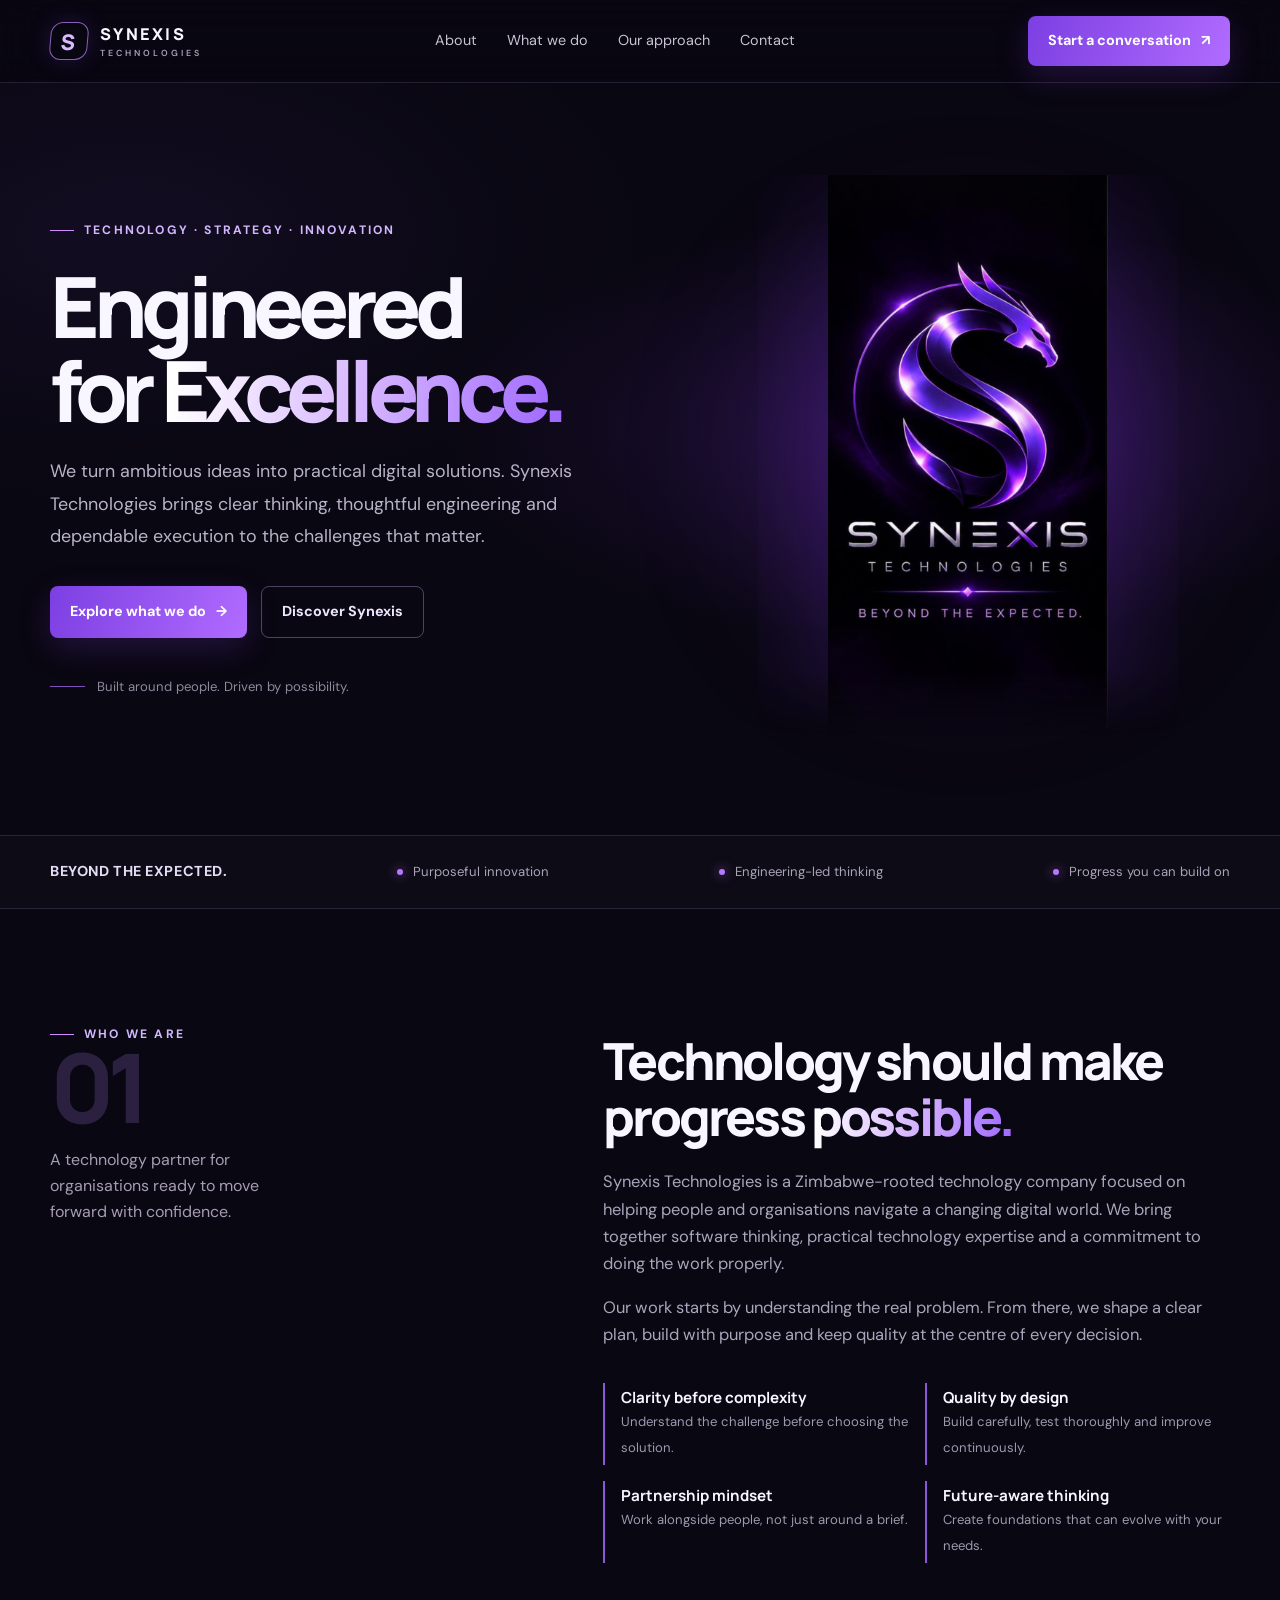
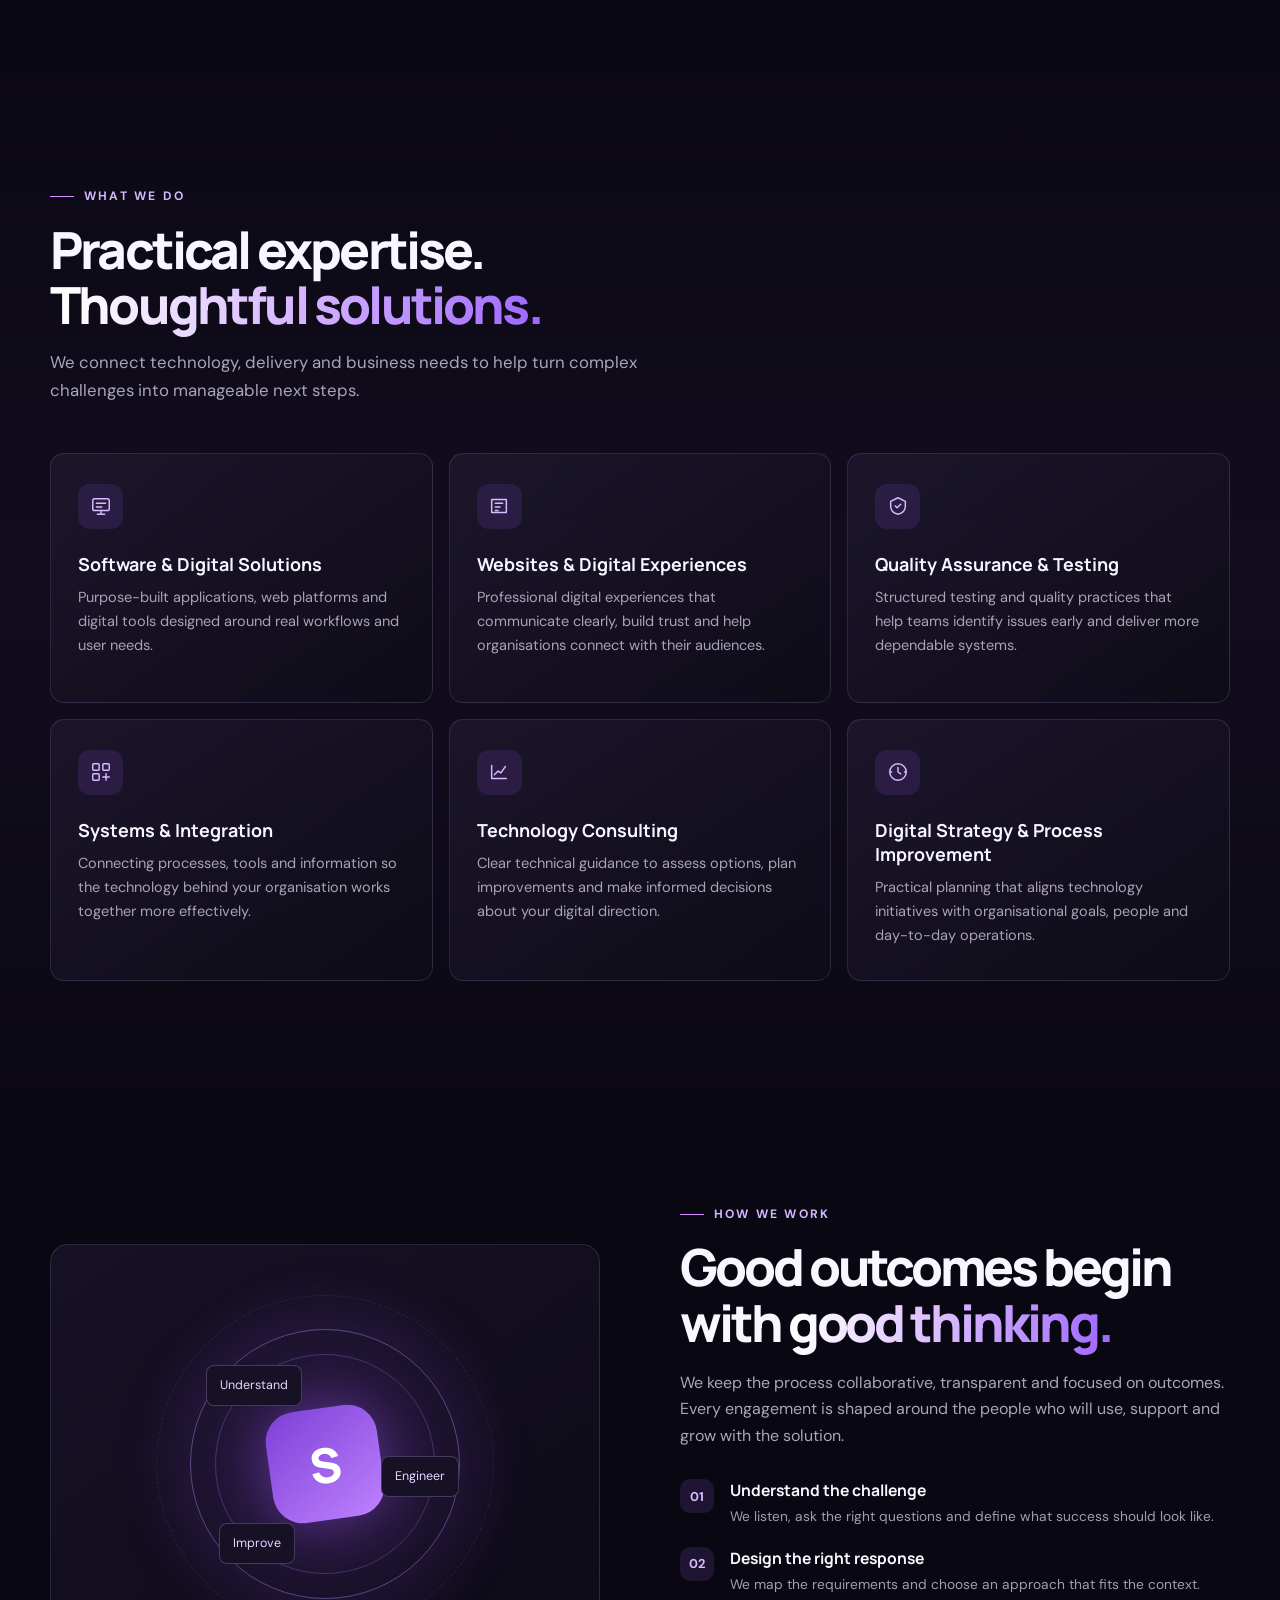
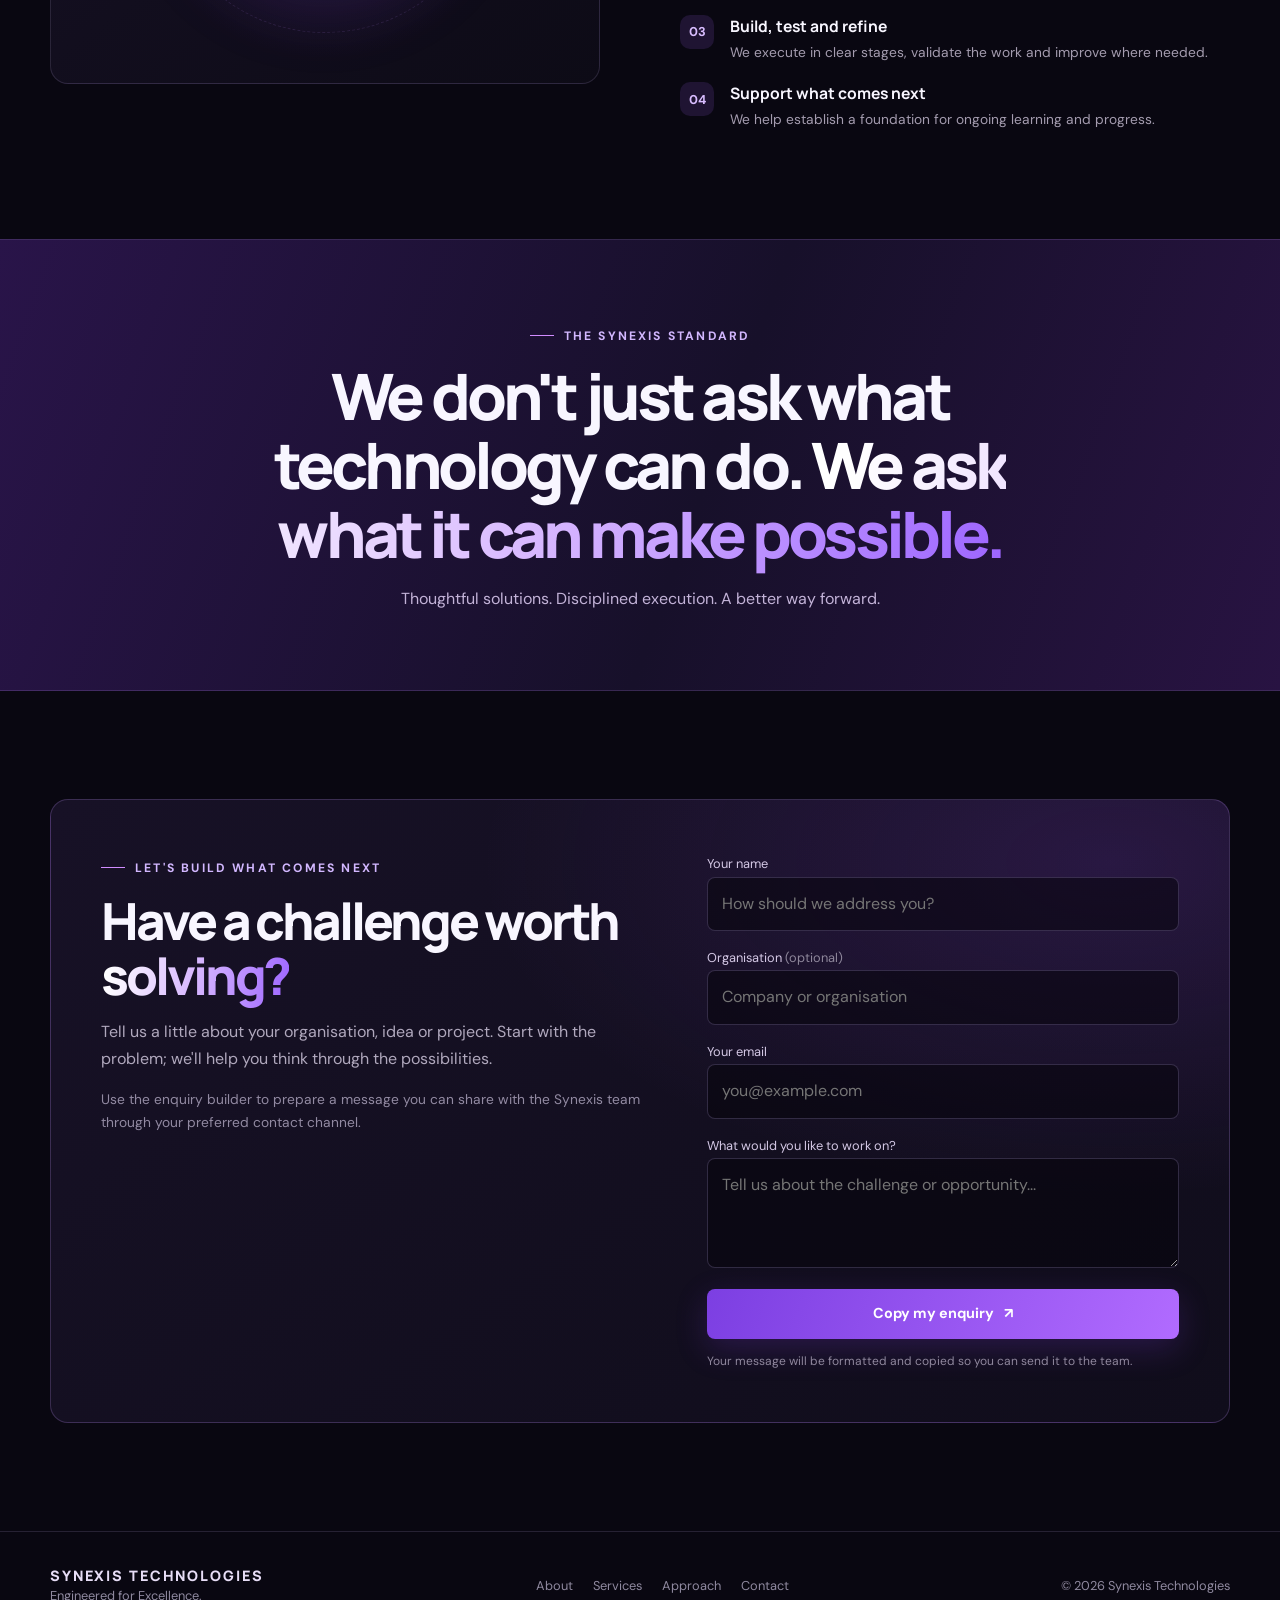
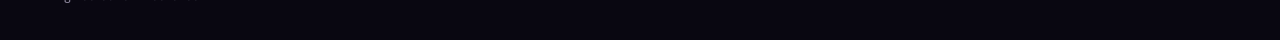
==== index.html @ f1ce599d "Build Synexis Technologies company website" ====
<!doctype html>
<html lang="en">
<head>
<meta charset="utf-8"><meta name="viewport" content="width=device-width,initial-scale=1"><meta name="theme-color" content="#090711">
<meta name="description" content="Synexis Technologies is a Zimbabwe-rooted technology company delivering digital solutions, software engineering, quality assurance and technology consulting. Engineered for Excellence.">
<meta property="og:title" content="Synexis Technologies | Engineered for Excellence"><meta property="og:description" content="Technology that moves ideas forward."><meta property="og:type" content="website"><meta property="og:url" content="https://synexistech.co.zw/">
<title>Synexis Technologies | Engineered for Excellence</title>
<link rel="preconnect" href="https://fonts.googleapis.com"><link rel="preconnect" href="https://fonts.gstatic.com" crossorigin><link href="https://fonts.googleapis.com/css2?family=DM+Sans:wght@400;500;600;700&family=Manrope:wght@400;500;600;700;800&display=swap" rel="stylesheet">
<style>
:root{color-scheme:dark;--bg:#090711;--panel:#12101d;--text:#f8f6ff;--muted:#aaa5bb;--line:rgba(208,190,255,.14);--violet:#9b5cff;--pink:#d18cff;--max:1180px}*{box-sizing:border-box}html{scroll-behavior:smooth;scroll-padding-top:90px}body{margin:0;background:var(--bg);color:var(--text);font-family:"DM Sans",sans-serif;line-height:1.65;overflow-x:hidden}a{color:inherit;text-decoration:none}button,input,textarea{font:inherit}.wrap{width:min(var(--max),calc(100% - 48px));margin:auto}.eyebrow{display:inline-flex;align-items:center;gap:10px;color:#d2b7ff;font-size:.76rem;font-weight:700;letter-spacing:.18em;text-transform:uppercase}.eyebrow:before{content:"";width:24px;height:1px;background:var(--pink)}.section{padding:108px 0}.section-head{max-width:690px;margin-bottom:48px}.section-head h2{font:800 clamp(2.1rem,4vw,3.6rem)/1.08 Manrope,sans-serif;letter-spacing:-.055em;margin:16px 0}.section-head p{color:var(--muted);font-size:1.05rem;max-width:620px}.gradient-text{background:linear-gradient(100deg,#fff 5%,#d9baff 48%,#9d65ff 100%);-webkit-background-clip:text;background-clip:text;color:transparent}
header{position:sticky;top:0;z-index:20;background:rgba(9,7,17,.84);backdrop-filter:blur(18px);border-bottom:1px solid var(--line)}.nav{height:82px;display:flex;align-items:center;justify-content:space-between;gap:24px}.brand{display:flex;align-items:center;gap:12px;font:800 1.02rem Manrope,sans-serif;letter-spacing:.14em}.brand-mark{width:38px;height:38px;border:1px solid rgba(192,137,255,.7);border-radius:12px;display:grid;place-items:center;color:#d9baff;font:800 1.35rem Manrope;box-shadow:0 0 24px rgba(151,75,255,.18);transform:skew(-5deg)}.brand small{display:block;font:600 .55rem "DM Sans",sans-serif;color:#a9a0bc;letter-spacing:.35em;margin-top:2px}.nav-links{display:flex;align-items:center;gap:30px;color:#c8c2d4;font-size:.9rem}.nav-links a:hover{color:#fff}.nav-cta,.btn{display:inline-flex;align-items:center;justify-content:center;gap:10px;padding:13px 20px;border-radius:8px;font-weight:700;font-size:.9rem;transition:.25s ease}.nav-cta,.btn-primary{background:linear-gradient(110deg,#7c3fe2,#b16bff);color:#fff;box-shadow:0 10px 32px rgba(126,61,224,.22)}.nav-cta:hover,.btn-primary:hover{transform:translateY(-2px);box-shadow:0 14px 38px rgba(126,61,224,.34)}.btn-outline{border:1px solid rgba(209,177,255,.35);color:#eee5ff}.btn-outline:hover{background:rgba(172,111,255,.1);border-color:#bd8cff}.menu-btn{display:none;background:none;border:1px solid var(--line);color:white;border-radius:8px;padding:9px 12px}
.hero{min-height:690px;display:flex;align-items:center;position:relative;isolation:isolate;padding:92px 0 100px}.hero:before{content:"";position:absolute;z-index:-2;inset:0;background:radial-gradient(ellipse at 72% 46%,rgba(119,46,206,.22),transparent 37%),radial-gradient(ellipse at 10% 20%,rgba(80,48,140,.13),transparent 32%)}.hero-grid{display:grid;grid-template-columns:1.08fr .92fr;align-items:center;gap:42px}.hero-copy{max-width:700px}.hero h1{font:800 clamp(3.2rem,6.6vw,6.3rem)/.99 Manrope,sans-serif;letter-spacing:-.075em;margin:24px 0}.hero-copy>p{font-size:1.12rem;color:#b9b3c8;max-width:590px;line-height:1.8}.hero-actions{display:flex;gap:14px;flex-wrap:wrap;margin-top:34px}.hero-note{display:flex;align-items:center;gap:12px;color:#8f899f;font-size:.82rem;margin-top:38px}.hero-note span{height:1px;width:35px;background:#8051ba}.hero-art{position:relative;display:grid;place-items:center;min-height:510px}.hero-art:before{content:"";position:absolute;width:390px;height:390px;border-radius:50%;background:rgba(127,54,225,.18);filter:blur(75px)}.hero-logo{position:relative;width:min(100%,420px);max-height:560px;object-fit:contain;filter:drop-shadow(0 20px 70px rgba(124,49,229,.22));border-radius:18px;mask-image:linear-gradient(to bottom,black 0%,black 88%,transparent 100%)}
.trust-strip{border-top:1px solid var(--line);border-bottom:1px solid var(--line);background:rgba(255,255,255,.015)}.trust-inner{display:flex;align-items:center;justify-content:space-between;gap:20px;padding:24px 0;color:#aaa2b9;font-size:.82rem}.trust-inner strong{color:#e6dcf7;font-size:.9rem;letter-spacing:.04em}.trust-item{display:flex;align-items:center;gap:10px}.dot{width:6px;height:6px;border-radius:50%;background:#b77aff;box-shadow:0 0 12px #a65cff}
.intro-grid{display:grid;grid-template-columns:.85fr 1.15fr;gap:90px;align-items:start}.intro-aside{position:sticky;top:125px}.intro-aside .big-number{font:800 6rem/.9 Manrope;color:rgba(183,133,255,.2);letter-spacing:-.08em}.intro-copy h2{font:800 clamp(2.1rem,4vw,3.45rem)/1.1 Manrope;letter-spacing:-.055em;margin:15px 0 24px}.intro-copy p{color:var(--muted);font-size:1.03rem}.principles{display:grid;grid-template-columns:repeat(2,1fr);gap:16px;margin-top:35px}.principle{border-left:2px solid #8e56d9;padding:4px 0 4px 16px}.principle strong{display:block;font:700 .95rem Manrope}.principle span{font-size:.82rem;color:#9f98af}
.services{background:linear-gradient(180deg,rgba(20,15,32,.2),rgba(21,15,34,.72),rgba(20,15,32,.2))}.service-grid{display:grid;grid-template-columns:repeat(3,1fr);gap:16px}.service-card{padding:30px 27px 32px;border:1px solid var(--line);border-radius:14px;background:linear-gradient(145deg,rgba(31,24,47,.82),rgba(14,12,23,.9));min-height:250px;transition:.28s ease}.service-card:hover{transform:translateY(-6px);border-color:rgba(184,129,255,.55);box-shadow:0 18px 55px rgba(75,38,125,.16)}.service-icon{width:45px;height:45px;display:grid;place-items:center;border-radius:12px;background:rgba(150,89,235,.14);color:#d7baff;margin-bottom:23px}.service-icon svg{width:22px;height:22px;stroke:currentColor;fill:none;stroke-width:1.6;stroke-linecap:round;stroke-linejoin:round}.service-card h3{font:700 1.12rem Manrope;margin:0 0 10px}.service-card p{color:#a9a2b7;font-size:.91rem;margin:0}
.approach-grid{display:grid;grid-template-columns:1fr 1fr;gap:80px;align-items:center}.approach-visual{min-height:440px;border:1px solid var(--line);border-radius:18px;background:radial-gradient(circle at 50% 50%,rgba(143,72,228,.22),transparent 55%),linear-gradient(145deg,#171126,#0d0b16);display:grid;place-items:center;position:relative;overflow:hidden}.orbit{width:270px;height:270px;border:1px solid rgba(188,140,255,.42);border-radius:50%;display:grid;place-items:center;position:relative;box-shadow:0 0 90px rgba(132,69,221,.12)}.orbit:before,.orbit:after{content:"";position:absolute;border:1px solid rgba(188,140,255,.25);border-radius:50%;inset:24px}.orbit:after{inset:-35px;border-style:dashed;opacity:.5}.orbit-core{width:112px;height:112px;border-radius:30px;display:grid;place-items:center;background:linear-gradient(145deg,#7e40d6,#bd81ff);box-shadow:0 0 60px rgba(157,88,244,.45);font:800 3rem Manrope;color:white;transform:rotate(-8deg)}.orbit-label{position:absolute;padding:9px 13px;border:1px solid rgba(207,178,255,.25);background:#171126;border-radius:8px;color:#e4d6ff;font-size:.78rem}.orbit-label.one{top:35px;left:15px}.orbit-label.two{right:0;top:47%}.orbit-label.three{bottom:34px;left:28px}.approach-copy h2{font:800 clamp(2.2rem,4vw,3.5rem)/1.08 Manrope;letter-spacing:-.06em;margin:15px 0 20px}.approach-copy>p{color:var(--muted)}.steps{margin-top:30px;display:grid;gap:19px}.step{display:grid;grid-template-columns:36px 1fr;gap:14px}.step-num{width:34px;height:34px;border-radius:10px;background:rgba(156,93,239,.15);color:#d9bdff;display:grid;place-items:center;font-weight:700;font-size:.8rem}.step h3{font:700 .98rem Manrope;margin:0 0 4px}.step p{color:#a49caf;font-size:.86rem;margin:0}
.statement{padding:78px 0;background:linear-gradient(110deg,#291449,#17102a 55%,#281342);border-top:1px solid rgba(204,163,255,.16);border-bottom:1px solid rgba(204,163,255,.16);text-align:center}.statement h2{font:800 clamp(2.1rem,5vw,4.5rem)/1.08 Manrope;letter-spacing:-.06em;max-width:850px;margin:15px auto}.statement p{color:#c3b3d8;max-width:620px;margin:18px auto 0}
.contact-panel{display:grid;grid-template-columns:1fr .85fr;gap:50px;padding:50px;border:1px solid rgba(196,150,255,.22);border-radius:18px;background:radial-gradient(ellipse at 90% 10%,rgba(128,61,203,.2),transparent 42%),linear-gradient(145deg,#171126,#100d1b)}.contact-panel h2{font:800 clamp(2.2rem,4vw,3.6rem)/1.08 Manrope;letter-spacing:-.06em;margin:15px 0}.contact-panel p{color:#b0a8bd}.enquiry{display:grid;gap:13px}.enquiry label{font-size:.8rem;color:#d4c8e5}.enquiry input,.enquiry textarea{width:100%;padding:13px 14px;border-radius:8px;border:1px solid rgba(206,180,255,.2);background:rgba(6,5,12,.55);color:#fff;outline:none}.enquiry input:focus,.enquiry textarea:focus{border-color:#a96aff}.enquiry textarea{min-height:110px;resize:vertical}.enquiry small{color:#8f879d;font-size:.75rem}.enquiry .btn{border:0;cursor:pointer}
footer{padding:34px 0;border-top:1px solid var(--line)}.footer-inner{display:flex;justify-content:space-between;align-items:center;gap:20px;color:#8f899f;font-size:.8rem}.footer-brand{color:#e7ddf6;font:800 .9rem Manrope;letter-spacing:.13em}.footer-links{display:flex;gap:20px}.footer-links a:hover{color:white}.reveal{opacity:0;transform:translateY(22px);transition:opacity .7s ease,transform .7s ease}.reveal.visible{opacity:1;transform:none}
@media(max-width:900px){.hero-grid,.intro-grid,.approach-grid,.contact-panel{grid-template-columns:1fr}.hero{padding:70px 0 55px}.hero-art{min-height:380px}.hero-logo{max-height:430px;width:min(78%,370px)}.intro-grid,.approach-grid{gap:38px}.intro-aside{position:static}.service-grid{grid-template-columns:repeat(2,1fr)}.contact-panel{padding:34px}.trust-inner{flex-wrap:wrap;justify-content:center}.trust-inner>strong{width:100%;text-align:center}.intro-aside .big-number{font-size:4rem}}
@media(max-width:640px){.wrap{width:min(var(--max),calc(100% - 36px))}.nav{height:70px}.menu-btn{display:block}.nav-cta{display:none}.nav-links{display:none;position:absolute;left:0;right:0;top:70px;padding:18px 22px 24px;background:#100d19;border-bottom:1px solid var(--line);flex-direction:column;align-items:stretch;gap:0}.nav-links.open{display:flex}.nav-links a{padding:12px 0}.hero h1{font-size:clamp(3rem,15vw,4.8rem)}.hero-copy>p{font-size:1rem}.hero-art{min-height:320px}.hero-logo{width:min(88%,320px);max-height:390px}.section{padding:76px 0}.section-head{margin-bottom:32px}.service-grid{grid-template-columns:1fr}.service-card{min-height:auto}.principles{grid-template-columns:1fr}.approach-visual{min-height:340px}.orbit{width:220px;height:220px}.orbit-core{width:88px;height:88px;font-size:2.4rem}.orbit-label{font-size:.7rem}.contact-panel{padding:26px 20px;gap:28px}.footer-inner{flex-direction:column;text-align:center}.footer-links{flex-wrap:wrap;justify-content:center}.statement{padding:65px 0}}
@media(prefers-reduced-motion:reduce){html{scroll-behavior:auto}*,*:before,*:after{transition:none!important;animation:none!important}.reveal{opacity:1;transform:none}}
</style>
</head>
<body>
<header><div class="wrap nav"><a class="brand" href="#home" aria-label="Synexis Technologies home"><span class="brand-mark">S</span><span>SYNEXIS<small>TECHNOLOGIES</small></span></a><nav class="nav-links" id="navLinks" aria-label="Main navigation"><a href="#about">About</a><a href="#services">What we do</a><a href="#approach">Our approach</a><a href="#contact">Contact</a></nav><a class="nav-cta" href="#contact">Start a conversation <span>↗</span></a><button class="menu-btn" id="menuBtn" aria-label="Open navigation" aria-expanded="false">☰</button></div></header>
<main>
<section class="hero" id="home"><div class="wrap hero-grid"><div class="hero-copy reveal"><span class="eyebrow">Technology · Strategy · Innovation</span><h1>Engineered<br>for <span class="gradient-text">Excellence.</span></h1><p>We turn ambitious ideas into practical digital solutions. Synexis Technologies brings clear thinking, thoughtful engineering and dependable execution to the challenges that matter.</p><div class="hero-actions"><a class="btn btn-primary" href="#services">Explore what we do <span>→</span></a><a class="btn btn-outline" href="#about">Discover Synexis</a></div><div class="hero-note"><span></span>Built around people. Driven by possibility.</div></div><div class="hero-art reveal"><img class="hero-logo" src="ChatGPT%20Image%20Oct%2027%2C%202026%2C%2003_24_05%20PM.jpg" alt="Synexis Technologies purple dragon emblem and brand identity"></div></div></section>
<div class="trust-strip"><div class="wrap trust-inner"><strong>BEYOND THE EXPECTED.</strong><div class="trust-item"><i class="dot"></i>Purposeful innovation</div><div class="trust-item"><i class="dot"></i>Engineering-led thinking</div><div class="trust-item"><i class="dot"></i>Progress you can build on</div></div></div>
<section class="section" id="about"><div class="wrap intro-grid"><aside class="intro-aside reveal"><span class="eyebrow">Who we are</span><div class="big-number">01</div><p style="color:#a69db5;max-width:260px">A technology partner for organisations ready to move forward with confidence.</p></aside><div class="intro-copy reveal"><h2>Technology should make progress <span class="gradient-text">possible.</span></h2><p>Synexis Technologies is a Zimbabwe-rooted technology company focused on helping people and organisations navigate a changing digital world. We bring together software thinking, practical technology expertise and a commitment to doing the work properly.</p><p>Our work starts by understanding the real problem. From there, we shape a clear plan, build with purpose and keep quality at the centre of every decision.</p><div class="principles"><div class="principle"><strong>Clarity before complexity</strong><span>Understand the challenge before choosing the solution.</span></div><div class="principle"><strong>Quality by design</strong><span>Build carefully, test thoroughly and improve continuously.</span></div><div class="principle"><strong>Partnership mindset</strong><span>Work alongside people, not just around a brief.</span></div><div class="principle"><strong>Future-aware thinking</strong><span>Create foundations that can evolve with your needs.</span></div></div></div></div></section>
<section class="section services" id="services"><div class="wrap"><div class="section-head reveal"><span class="eyebrow">What we do</span><h2>Practical expertise.<br><span class="gradient-text">Thoughtful solutions.</span></h2><p>We connect technology, delivery and business needs to help turn complex challenges into manageable next steps.</p></div><div class="service-grid">
<article class="service-card reveal"><div class="service-icon"><svg viewBox="0 0 24 24"><rect x="3" y="4" width="18" height="13" rx="2"/><path d="M8 21h8M12 17v4M7 9h10M7 13h6"/></svg></div><h3>Software & Digital Solutions</h3><p>Purpose-built applications, web platforms and digital tools designed around real workflows and user needs.</p></article>
<article class="service-card reveal"><div class="service-icon"><svg viewBox="0 0 24 24"><path d="M4 5h16v14H4zM8 9h8M8 13h5M8 17h3"/></svg></div><h3>Websites & Digital Experiences</h3><p>Professional digital experiences that communicate clearly, build trust and help organisations connect with their audiences.</p></article>
<article class="service-card reveal"><div class="service-icon"><svg viewBox="0 0 24 24"><path d="M12 3 4 7v5c0 5 3.4 8 8 9 4.6-1 8-4 8-9V7z"/><path d="m9 12 2 2 4-4"/></svg></div><h3>Quality Assurance & Testing</h3><p>Structured testing and quality practices that help teams identify issues early and deliver more dependable systems.</p></article>
<article class="service-card reveal"><div class="service-icon"><svg viewBox="0 0 24 24"><rect x="3" y="3" width="7" height="7" rx="1"/><rect x="14" y="3" width="7" height="7" rx="1"/><rect x="3" y="14" width="7" height="7" rx="1"/><path d="M17.5 14v7M14 17.5h7"/></svg></div><h3>Systems & Integration</h3><p>Connecting processes, tools and information so the technology behind your organisation works together more effectively.</p></article>
<article class="service-card reveal"><div class="service-icon"><svg viewBox="0 0 24 24"><path d="M4 19V5M4 19h16M7 15l4-4 3 2 5-7"/></svg></div><h3>Technology Consulting</h3><p>Clear technical guidance to assess options, plan improvements and make informed decisions about your digital direction.</p></article>
<article class="service-card reveal"><div class="service-icon"><svg viewBox="0 0 24 24"><circle cx="12" cy="12" r="9"/><path d="M12 7v5l3 2M3 12h2M19 12h2"/></svg></div><h3>Digital Strategy & Process Improvement</h3><p>Practical planning that aligns technology initiatives with organisational goals, people and day-to-day operations.</p></article>
</div></div></section>
<section class="section" id="approach"><div class="wrap approach-grid"><div class="approach-visual reveal" aria-label="Illustration representing the Synexis process"><div class="orbit"><div class="orbit-core">S</div><span class="orbit-label one">Understand</span><span class="orbit-label two">Engineer</span><span class="orbit-label three">Improve</span></div></div><div class="approach-copy reveal"><span class="eyebrow">How we work</span><h2>Good outcomes begin with <span class="gradient-text">good thinking.</span></h2><p>We keep the process collaborative, transparent and focused on outcomes. Every engagement is shaped around the people who will use, support and grow with the solution.</p><div class="steps"><div class="step"><span class="step-num">01</span><div><h3>Understand the challenge</h3><p>We listen, ask the right questions and define what success should look like.</p></div></div><div class="step"><span class="step-num">02</span><div><h3>Design the right response</h3><p>We map the requirements and choose an approach that fits the context.</p></div></div><div class="step"><span class="step-num">03</span><div><h3>Build, test and refine</h3><p>We execute in clear stages, validate the work and improve where needed.</p></div></div><div class="step"><span class="step-num">04</span><div><h3>Support what comes next</h3><p>We help establish a foundation for ongoing learning and progress.</p></div></div></div></div></div></section>
<section class="statement"><div class="wrap reveal"><span class="eyebrow">The Synexis standard</span><h2>We don't just ask what technology can do. <span class="gradient-text">We ask what it can make possible.</span></h2><p>Thoughtful solutions. Disciplined execution. A better way forward.</p></div></section>
<section class="section" id="contact"><div class="wrap"><div class="contact-panel reveal"><div><span class="eyebrow">Let's build what comes next</span><h2>Have a challenge worth <span class="gradient-text">solving?</span></h2><p>Tell us a little about your organisation, idea or project. Start with the problem; we'll help you think through the possibilities.</p><p style="font-size:.86rem;color:#928aa2">Use the enquiry builder to prepare a message you can share with the Synexis team through your preferred contact channel.</p></div><form class="enquiry" id="enquiryForm"><div><label for="name">Your name</label><input id="name" name="name" autocomplete="name" placeholder="How should we address you?" required></div><div><label for="organisation">Organisation <span style="color:#8e879b">(optional)</span></label><input id="organisation" name="organisation" autocomplete="organization" placeholder="Company or organisation"></div><div><label for="email">Your email</label><input id="email" name="email" type="email" autocomplete="email" placeholder="you@example.com" required></div><div><label for="message">What would you like to work on?</label><textarea id="message" name="message" placeholder="Tell us about the challenge or opportunity..." required></textarea></div><button class="btn btn-primary" type="submit">Copy my enquiry <span>↗</span></button><small id="formStatus" role="status">Your message will be formatted and copied so you can send it to the team.</small></form></div></div></section>
</main>
<footer><div class="wrap footer-inner"><div><div class="footer-brand">SYNEXIS TECHNOLOGIES</div><div>Engineered for Excellence.</div></div><div class="footer-links"><a href="#about">About</a><a href="#services">Services</a><a href="#approach">Approach</a><a href="#contact">Contact</a></div><div>© <span id="year"></span> Synexis Technologies</div></div></footer>
<script>
const menuBtn=document.getElementById('menuBtn'),navLinks=document.getElementById('navLinks');
menuBtn.addEventListener('click',()=>{const open=navLinks.classList.toggle('open');menuBtn.setAttribute('aria-expanded',String(open));menuBtn.setAttribute('aria-label',open?'Close navigation':'Open navigation');menuBtn.textContent=open?'✕':'☰';});
navLinks.querySelectorAll('a').forEach(a=>a.addEventListener('click',()=>{navLinks.classList.remove('open');menuBtn.setAttribute('aria-expanded','false');menuBtn.setAttribute('aria-label','Open navigation');menuBtn.textContent='☰';}));
document.getElementById('year').textContent=new Date().getFullYear();
const observer=new IntersectionObserver(entries=>entries.forEach(entry=>{if(entry.isIntersecting){entry.target.classList.add('visible');observer.unobserve(entry.target);}}),{threshold:.12});
document.querySelectorAll('.reveal').forEach(el=>observer.observe(el));
document.getElementById('enquiryForm').addEventListener('submit',async e=>{e.preventDefault();const d=new FormData(e.currentTarget);const msg=['SYNEXIS TECHNOLOGIES — PROJECT ENQUIRY','','Name: '+d.get('name'),'Organisation: '+(d.get('organisation')||'Not provided'),'Email: '+d.get('email'),'','Project / enquiry:',d.get('message')].join('\n');const status=document.getElementById('formStatus');try{await navigator.clipboard.writeText(msg);status.textContent='Enquiry copied. You can now paste it into a message to the Synexis team.';}catch(err){status.textContent='Clipboard access was unavailable. Please select and copy your details manually.';}});
</script>
</body></html>
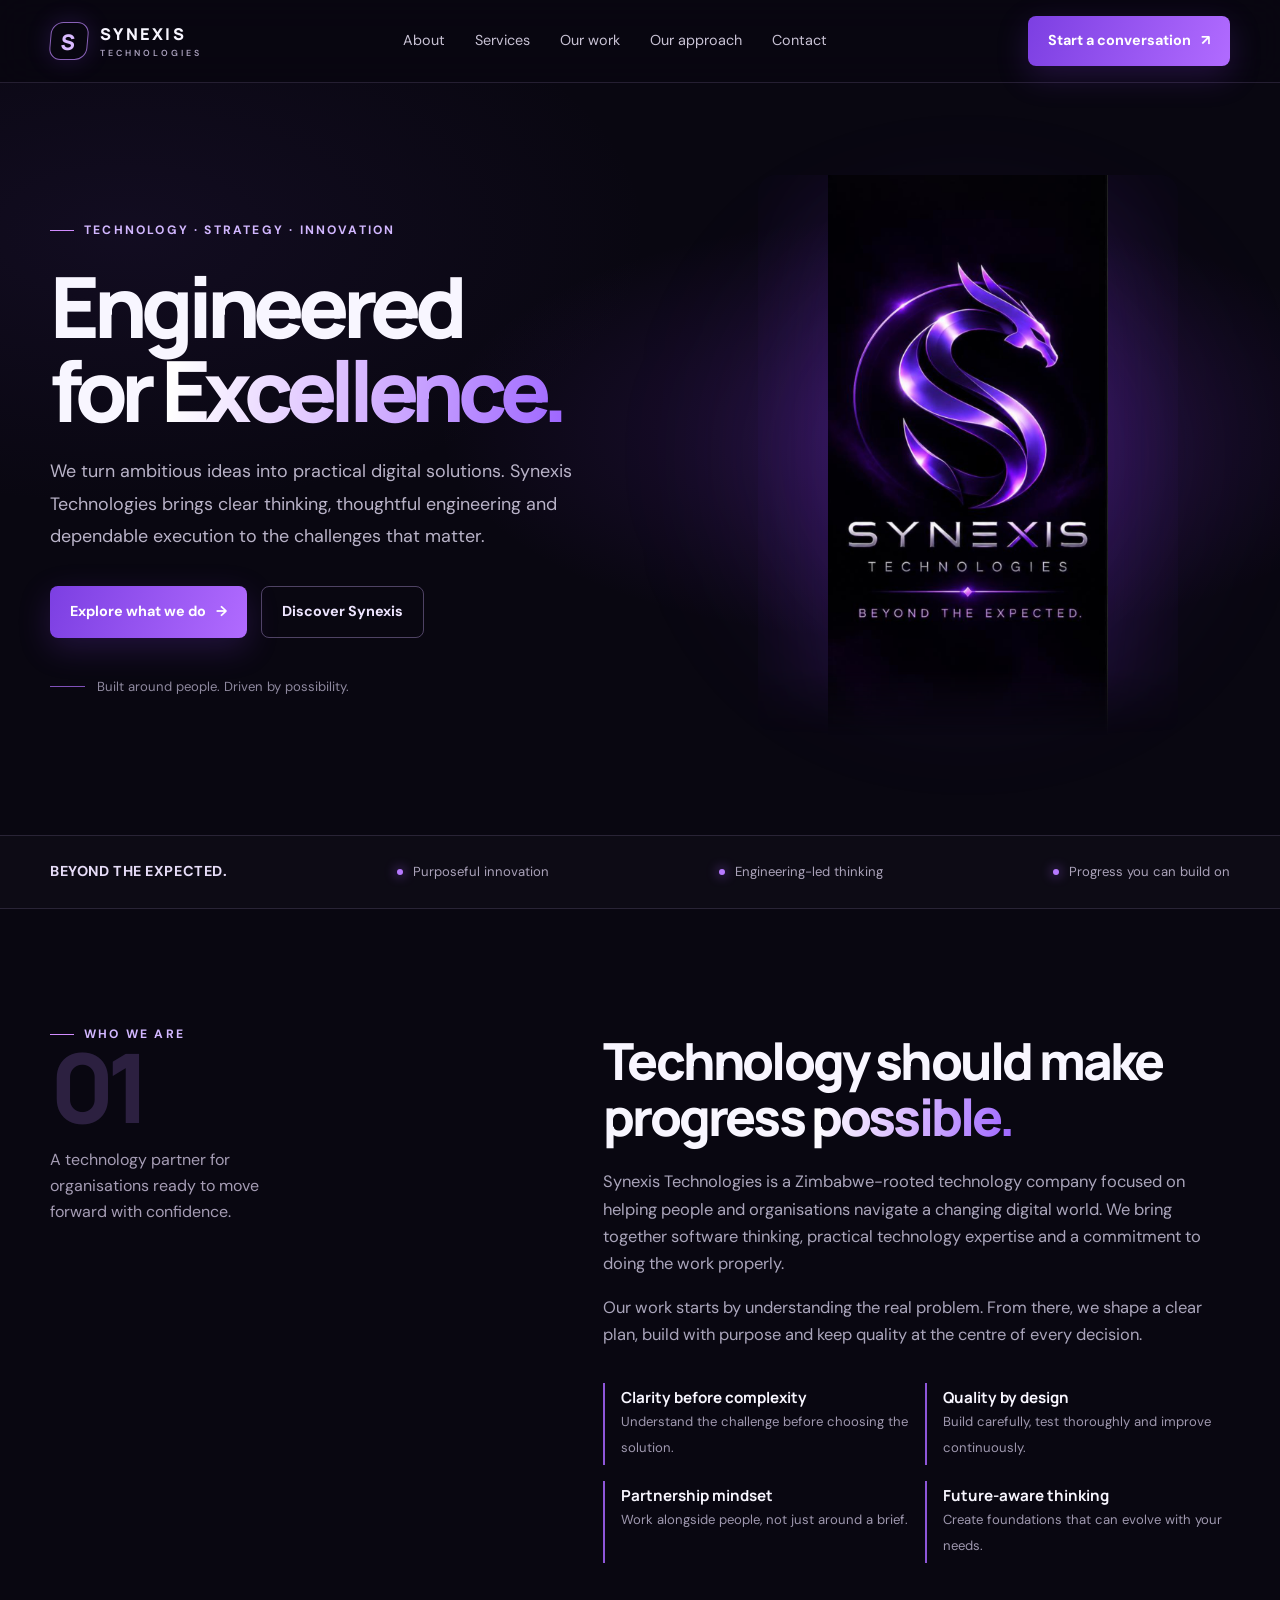
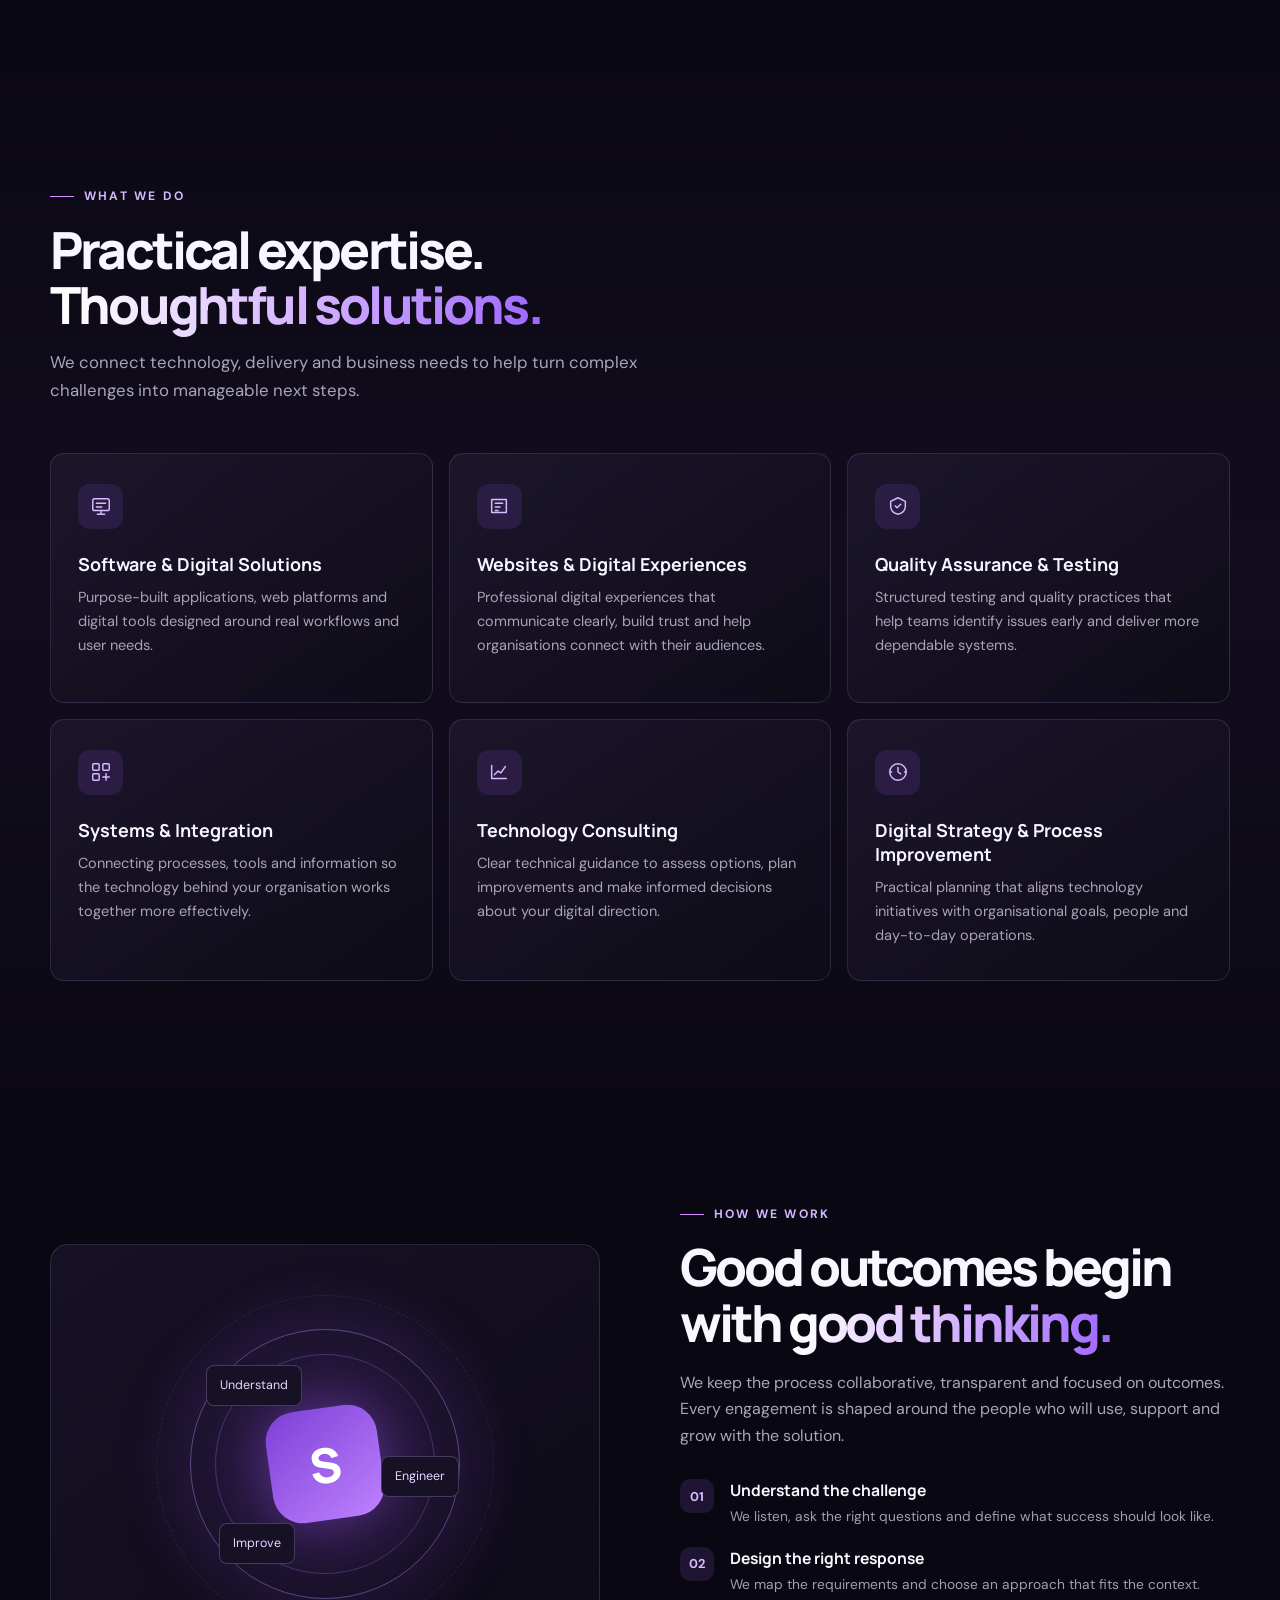
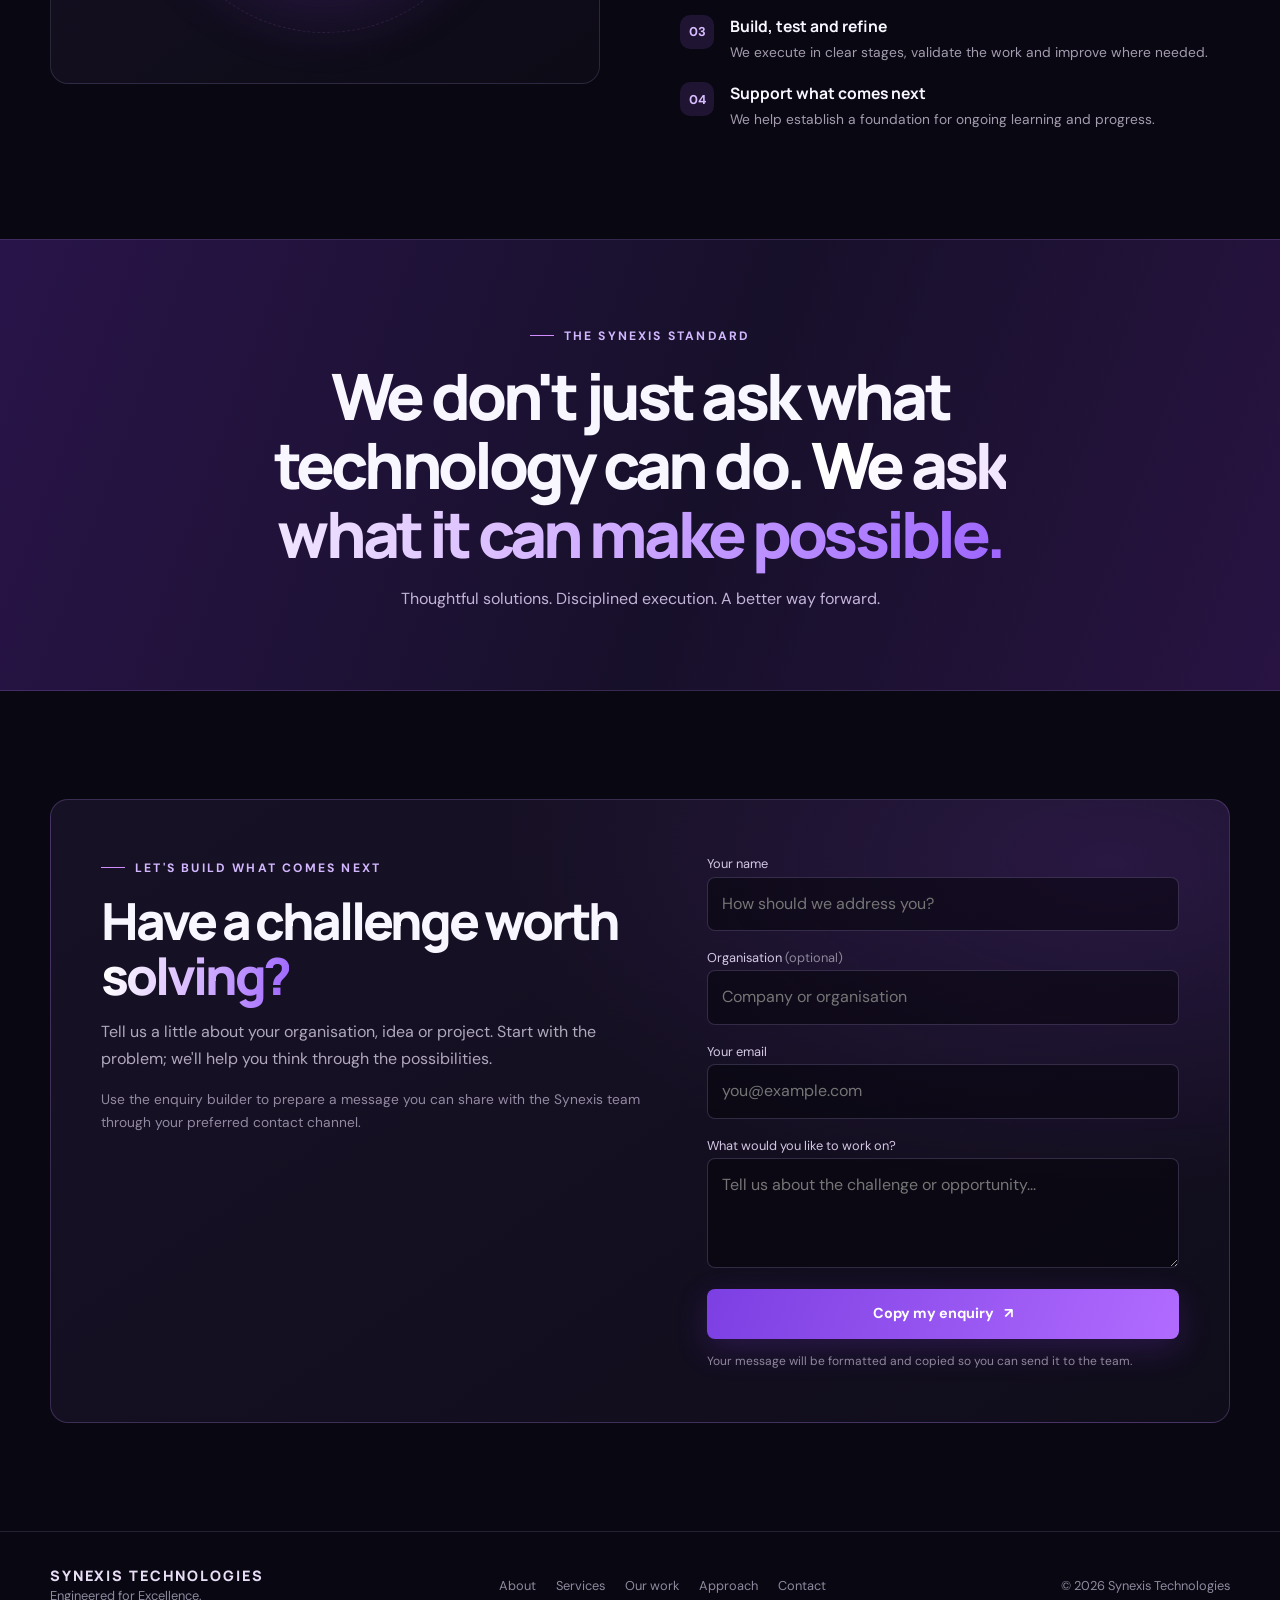
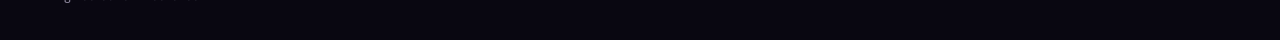
==== commit 6ba935c9: "Connect homepage navigation to full website pages" ====
--- a/index.html
+++ b/index.html
@@ -23,7 +23,7 @@
 </style>
 </head>
 <body>
-<header><div class="wrap nav"><a class="brand" href="#home" aria-label="Synexis Technologies home"><span class="brand-mark">S</span><span>SYNEXIS<small>TECHNOLOGIES</small></span></a><nav class="nav-links" id="navLinks" aria-label="Main navigation"><a href="#about">About</a><a href="#services">What we do</a><a href="#approach">Our approach</a><a href="#contact">Contact</a></nav><a class="nav-cta" href="#contact">Start a conversation <span>↗</span></a><button class="menu-btn" id="menuBtn" aria-label="Open navigation" aria-expanded="false">☰</button></div></header>
+<header><div class="wrap nav"><a class="brand" href="#home" aria-label="Synexis Technologies home"><span class="brand-mark">S</span><span>SYNEXIS<small>TECHNOLOGIES</small></span></a><nav class="nav-links" id="navLinks" aria-label="Main navigation"><a href="about.html">About</a><a href="services.html">Services</a><a href="work.html">Our work</a><a href="#approach">Our approach</a><a href="contact.html">Contact</a></nav><a class="nav-cta" href="#contact">Start a conversation <span>↗</span></a><button class="menu-btn" id="menuBtn" aria-label="Open navigation" aria-expanded="false">☰</button></div></header>
 <main>
 <section class="hero" id="home"><div class="wrap hero-grid"><div class="hero-copy reveal"><span class="eyebrow">Technology · Strategy · Innovation</span><h1>Engineered<br>for <span class="gradient-text">Excellence.</span></h1><p>We turn ambitious ideas into practical digital solutions. Synexis Technologies brings clear thinking, thoughtful engineering and dependable execution to the challenges that matter.</p><div class="hero-actions"><a class="btn btn-primary" href="#services">Explore what we do <span>→</span></a><a class="btn btn-outline" href="#about">Discover Synexis</a></div><div class="hero-note"><span></span>Built around people. Driven by possibility.</div></div><div class="hero-art reveal"><img class="hero-logo" src="ChatGPT%20Image%20Oct%2027%2C%202026%2C%2003_24_05%20PM.jpg" alt="Synexis Technologies purple dragon emblem and brand identity"></div></div></section>
 <div class="trust-strip"><div class="wrap trust-inner"><strong>BEYOND THE EXPECTED.</strong><div class="trust-item"><i class="dot"></i>Purposeful innovation</div><div class="trust-item"><i class="dot"></i>Engineering-led thinking</div><div class="trust-item"><i class="dot"></i>Progress you can build on</div></div></div>
@@ -40,7 +40,7 @@
 <section class="statement"><div class="wrap reveal"><span class="eyebrow">The Synexis standard</span><h2>We don't just ask what technology can do. <span class="gradient-text">We ask what it can make possible.</span></h2><p>Thoughtful solutions. Disciplined execution. A better way forward.</p></div></section>
 <section class="section" id="contact"><div class="wrap"><div class="contact-panel reveal"><div><span class="eyebrow">Let's build what comes next</span><h2>Have a challenge worth <span class="gradient-text">solving?</span></h2><p>Tell us a little about your organisation, idea or project. Start with the problem; we'll help you think through the possibilities.</p><p style="font-size:.86rem;color:#928aa2">Use the enquiry builder to prepare a message you can share with the Synexis team through your preferred contact channel.</p></div><form class="enquiry" id="enquiryForm"><div><label for="name">Your name</label><input id="name" name="name" autocomplete="name" placeholder="How should we address you?" required></div><div><label for="organisation">Organisation <span style="color:#8e879b">(optional)</span></label><input id="organisation" name="organisation" autocomplete="organization" placeholder="Company or organisation"></div><div><label for="email">Your email</label><input id="email" name="email" type="email" autocomplete="email" placeholder="you@example.com" required></div><div><label for="message">What would you like to work on?</label><textarea id="message" name="message" placeholder="Tell us about the challenge or opportunity..." required></textarea></div><button class="btn btn-primary" type="submit">Copy my enquiry <span>↗</span></button><small id="formStatus" role="status">Your message will be formatted and copied so you can send it to the team.</small></form></div></div></section>
 </main>
-<footer><div class="wrap footer-inner"><div><div class="footer-brand">SYNEXIS TECHNOLOGIES</div><div>Engineered for Excellence.</div></div><div class="footer-links"><a href="#about">About</a><a href="#services">Services</a><a href="#approach">Approach</a><a href="#contact">Contact</a></div><div>© <span id="year"></span> Synexis Technologies</div></div></footer>
+<footer><div class="wrap footer-inner"><div><div class="footer-brand">SYNEXIS TECHNOLOGIES</div><div>Engineered for Excellence.</div></div><div class="footer-links"><a href="about.html">About</a><a href="services.html">Services</a><a href="work.html">Our work</a><a href="#approach">Approach</a><a href="contact.html">Contact</a></div><div>© <span id="year"></span> Synexis Technologies</div></div></footer>
 <script>
 const menuBtn=document.getElementById('menuBtn'),navLinks=document.getElementById('navLinks');
 menuBtn.addEventListener('click',()=>{const open=navLinks.classList.toggle('open');menuBtn.setAttribute('aria-expanded',String(open));menuBtn.setAttribute('aria-label',open?'Close navigation':'Open navigation');menuBtn.textContent=open?'✕':'☰';});
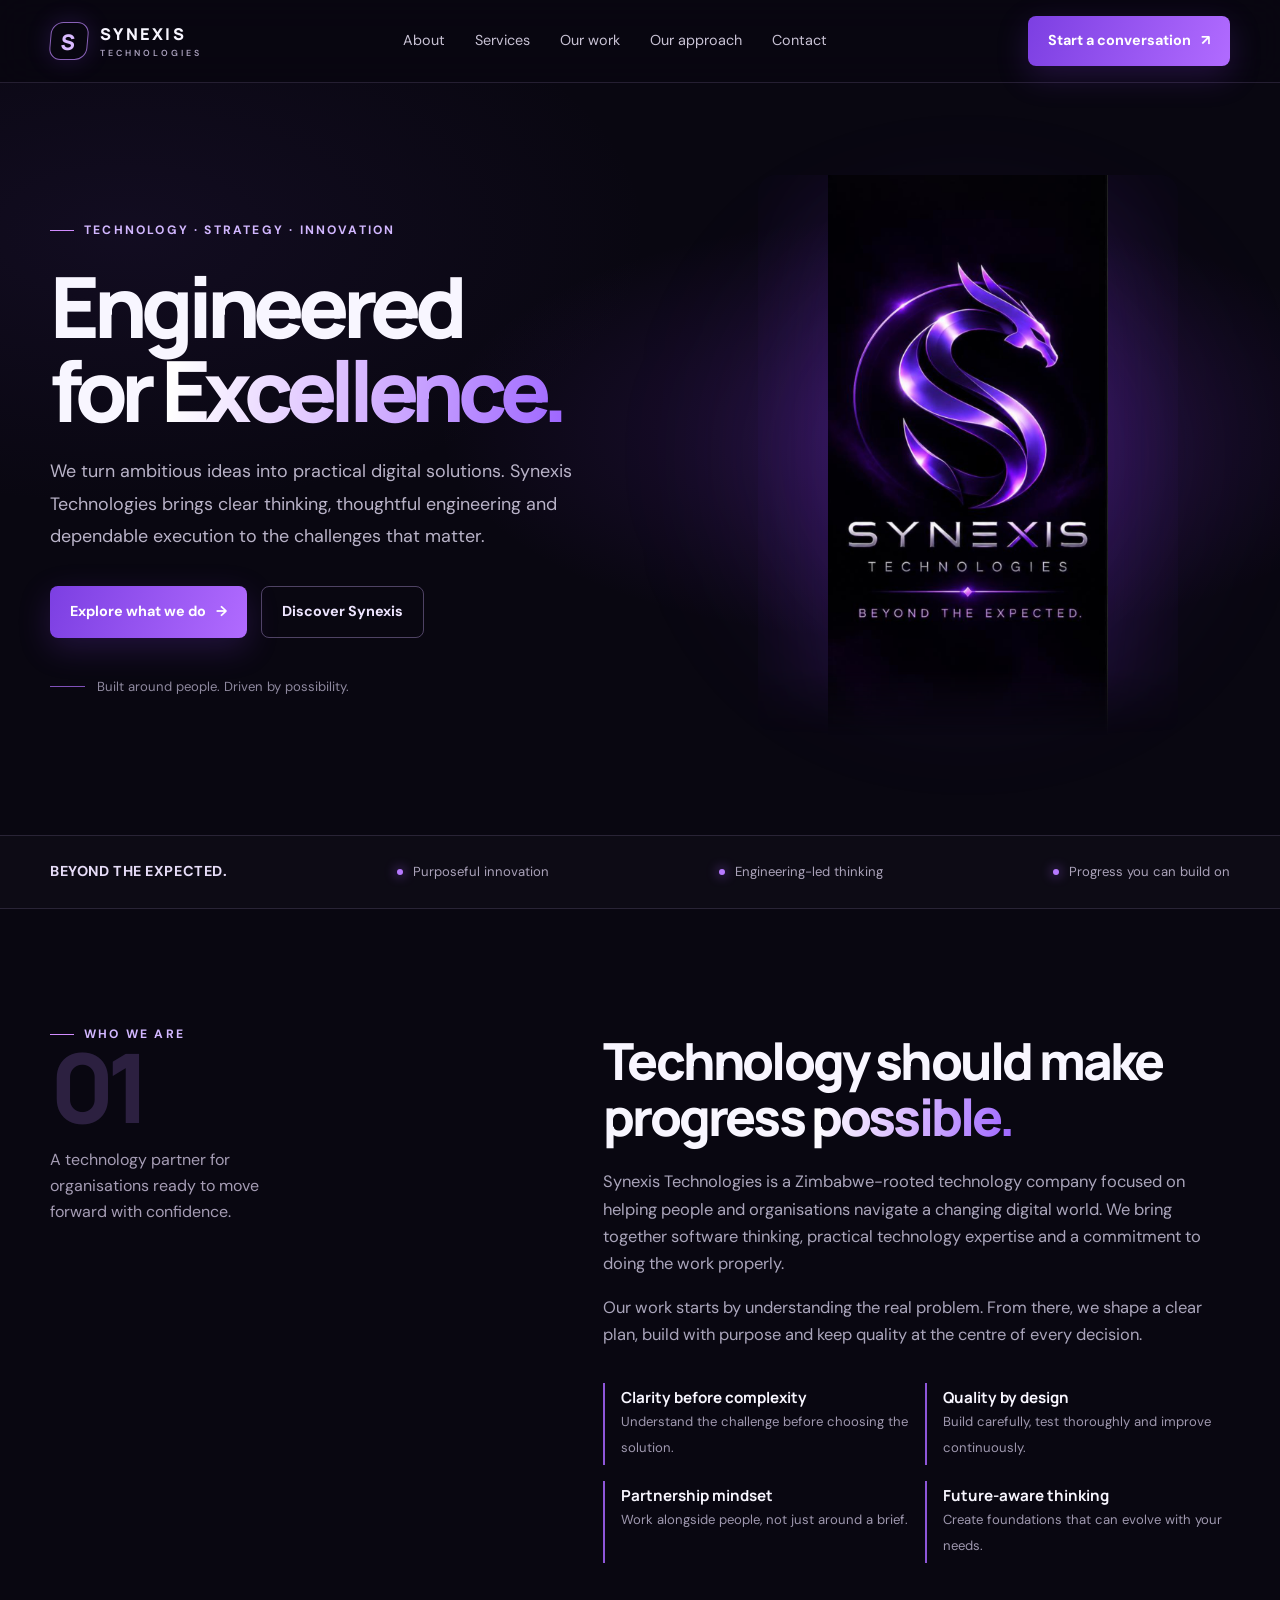
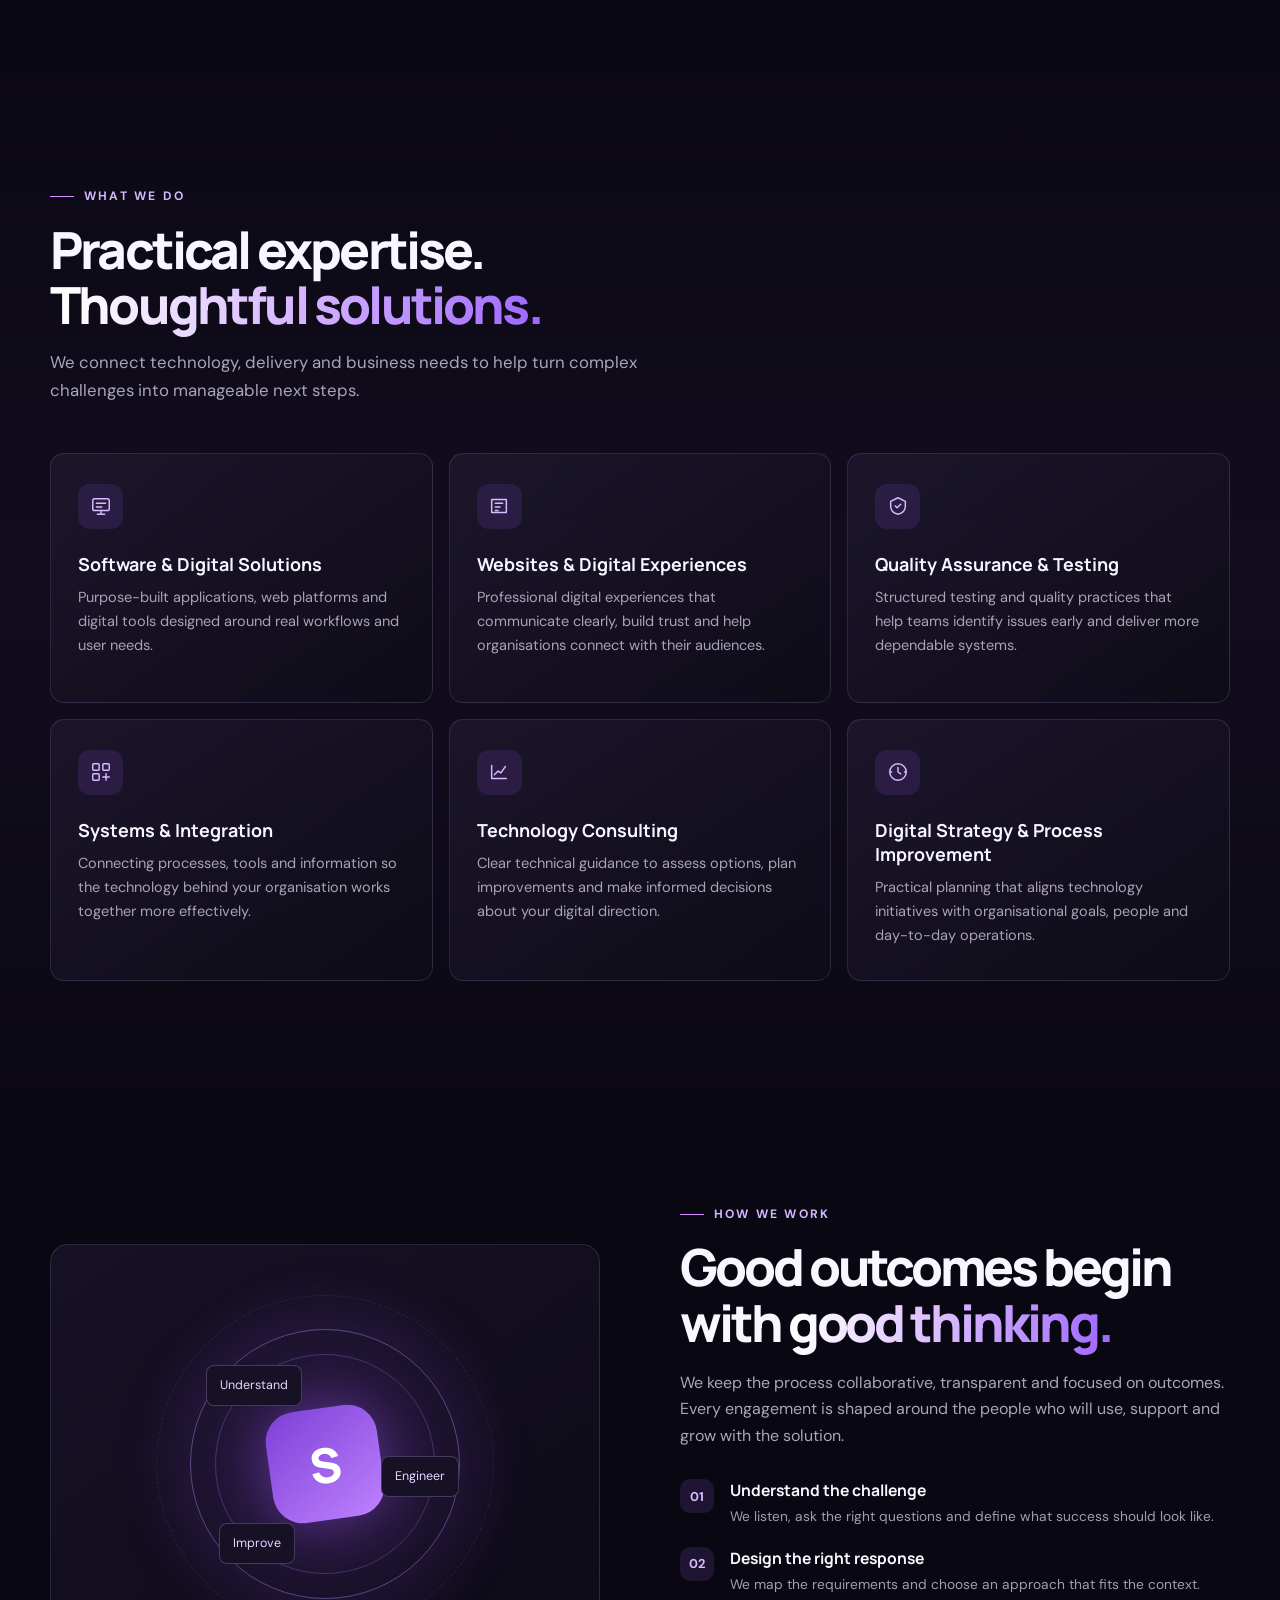
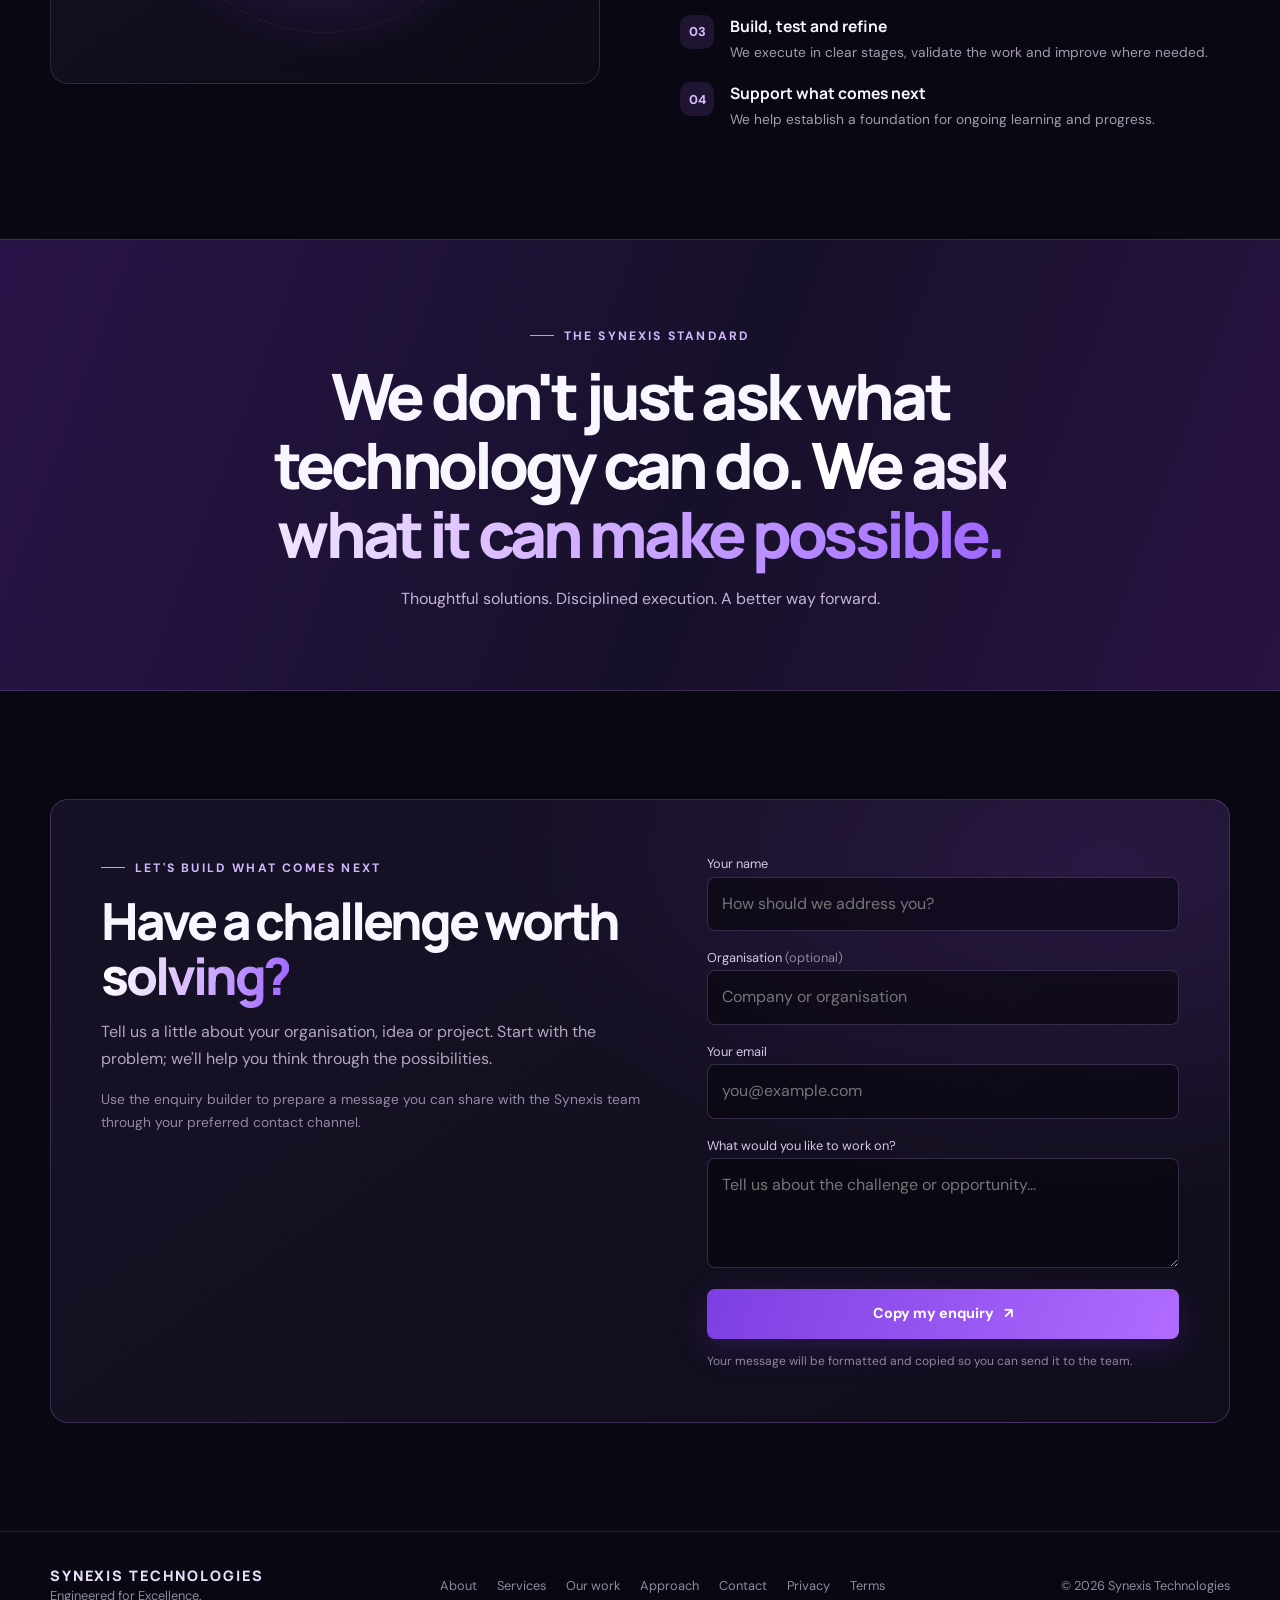
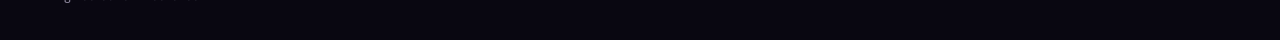
==== commit 1f02bdb1: "Add legal information links to site footer" ====
--- a/index.html
+++ b/index.html
@@ -21,7 +21,7 @@
 @media(max-width:640px){.wrap{width:min(var(--max),calc(100% - 36px))}.nav{height:70px}.menu-btn{display:block}.nav-cta{display:none}.nav-links{display:none;position:absolute;left:0;right:0;top:70px;padding:18px 22px 24px;background:#100d19;border-bottom:1px solid var(--line);flex-direction:column;align-items:stretch;gap:0}.nav-links.open{display:flex}.nav-links a{padding:12px 0}.hero h1{font-size:clamp(3rem,15vw,4.8rem)}.hero-copy>p{font-size:1rem}.hero-art{min-height:320px}.hero-logo{width:min(88%,320px);max-height:390px}.section{padding:76px 0}.section-head{margin-bottom:32px}.service-grid{grid-template-columns:1fr}.service-card{min-height:auto}.principles{grid-template-columns:1fr}.approach-visual{min-height:340px}.orbit{width:220px;height:220px}.orbit-core{width:88px;height:88px;font-size:2.4rem}.orbit-label{font-size:.7rem}.contact-panel{padding:26px 20px;gap:28px}.footer-inner{flex-direction:column;text-align:center}.footer-links{flex-wrap:wrap;justify-content:center}.statement{padding:65px 0}}
 @media(prefers-reduced-motion:reduce){html{scroll-behavior:auto}*,*:before,*:after{transition:none!important;animation:none!important}.reveal{opacity:1;transform:none}}
 </style>
-</head>
+<link rel="icon" type="image/svg+xml" href="favicon.svg"></head>
 <body>
 <header><div class="wrap nav"><a class="brand" href="#home" aria-label="Synexis Technologies home"><span class="brand-mark">S</span><span>SYNEXIS<small>TECHNOLOGIES</small></span></a><nav class="nav-links" id="navLinks" aria-label="Main navigation"><a href="about.html">About</a><a href="services.html">Services</a><a href="work.html">Our work</a><a href="#approach">Our approach</a><a href="contact.html">Contact</a></nav><a class="nav-cta" href="#contact">Start a conversation <span>↗</span></a><button class="menu-btn" id="menuBtn" aria-label="Open navigation" aria-expanded="false">☰</button></div></header>
 <main>
@@ -40,7 +40,7 @@
 <section class="statement"><div class="wrap reveal"><span class="eyebrow">The Synexis standard</span><h2>We don't just ask what technology can do. <span class="gradient-text">We ask what it can make possible.</span></h2><p>Thoughtful solutions. Disciplined execution. A better way forward.</p></div></section>
 <section class="section" id="contact"><div class="wrap"><div class="contact-panel reveal"><div><span class="eyebrow">Let's build what comes next</span><h2>Have a challenge worth <span class="gradient-text">solving?</span></h2><p>Tell us a little about your organisation, idea or project. Start with the problem; we'll help you think through the possibilities.</p><p style="font-size:.86rem;color:#928aa2">Use the enquiry builder to prepare a message you can share with the Synexis team through your preferred contact channel.</p></div><form class="enquiry" id="enquiryForm"><div><label for="name">Your name</label><input id="name" name="name" autocomplete="name" placeholder="How should we address you?" required></div><div><label for="organisation">Organisation <span style="color:#8e879b">(optional)</span></label><input id="organisation" name="organisation" autocomplete="organization" placeholder="Company or organisation"></div><div><label for="email">Your email</label><input id="email" name="email" type="email" autocomplete="email" placeholder="you@example.com" required></div><div><label for="message">What would you like to work on?</label><textarea id="message" name="message" placeholder="Tell us about the challenge or opportunity..." required></textarea></div><button class="btn btn-primary" type="submit">Copy my enquiry <span>↗</span></button><small id="formStatus" role="status">Your message will be formatted and copied so you can send it to the team.</small></form></div></div></section>
 </main>
-<footer><div class="wrap footer-inner"><div><div class="footer-brand">SYNEXIS TECHNOLOGIES</div><div>Engineered for Excellence.</div></div><div class="footer-links"><a href="about.html">About</a><a href="services.html">Services</a><a href="work.html">Our work</a><a href="#approach">Approach</a><a href="contact.html">Contact</a></div><div>© <span id="year"></span> Synexis Technologies</div></div></footer>
+<footer><div class="wrap footer-inner"><div><div class="footer-brand">SYNEXIS TECHNOLOGIES</div><div>Engineered for Excellence.</div></div><div class="footer-links"><a href="about.html">About</a><a href="services.html">Services</a><a href="work.html">Our work</a><a href="#approach">Approach</a><a href="contact.html">Contact</a><a href="privacy.html">Privacy</a><a href="terms.html">Terms</a></div><div>© <span id="year"></span> Synexis Technologies</div></div></footer>
 <script>
 const menuBtn=document.getElementById('menuBtn'),navLinks=document.getElementById('navLinks');
 menuBtn.addEventListener('click',()=>{const open=navLinks.classList.toggle('open');menuBtn.setAttribute('aria-expanded',String(open));menuBtn.setAttribute('aria-label',open?'Close navigation':'Open navigation');menuBtn.textContent=open?'✕':'☰';});
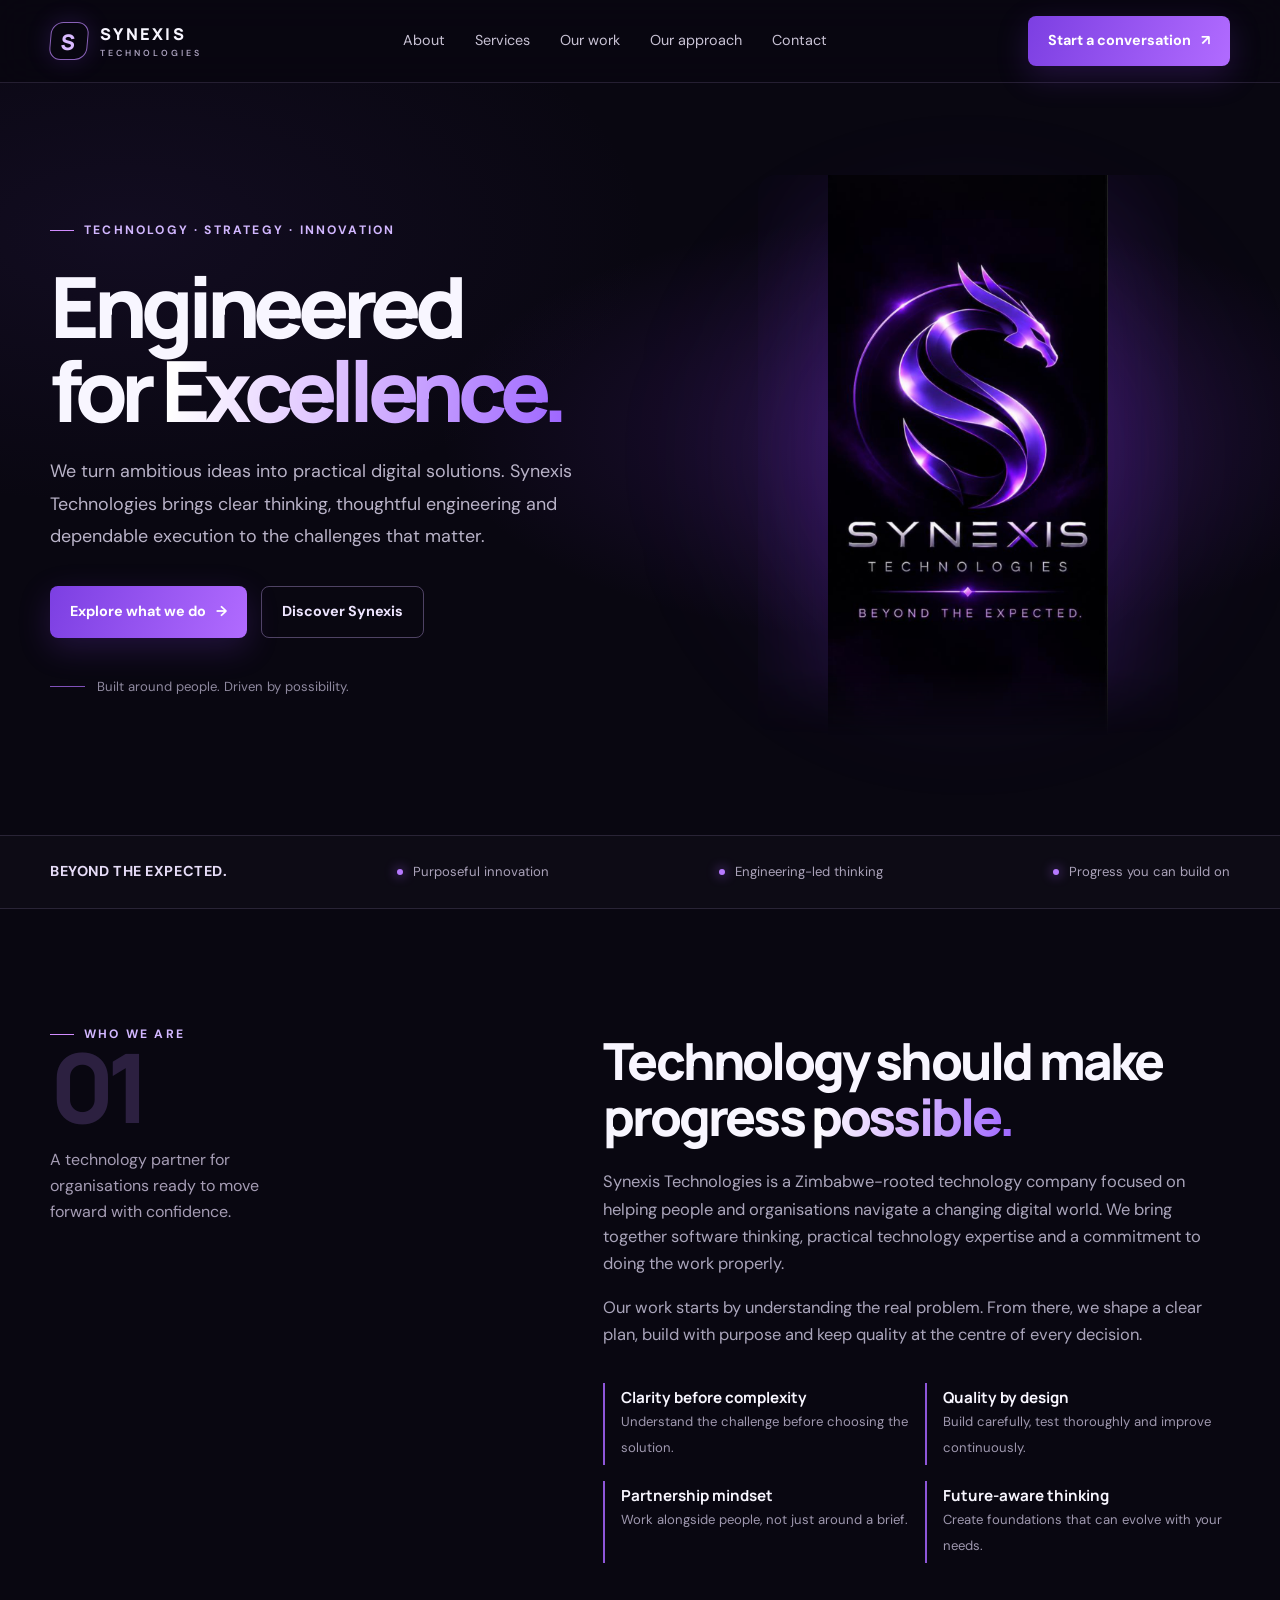
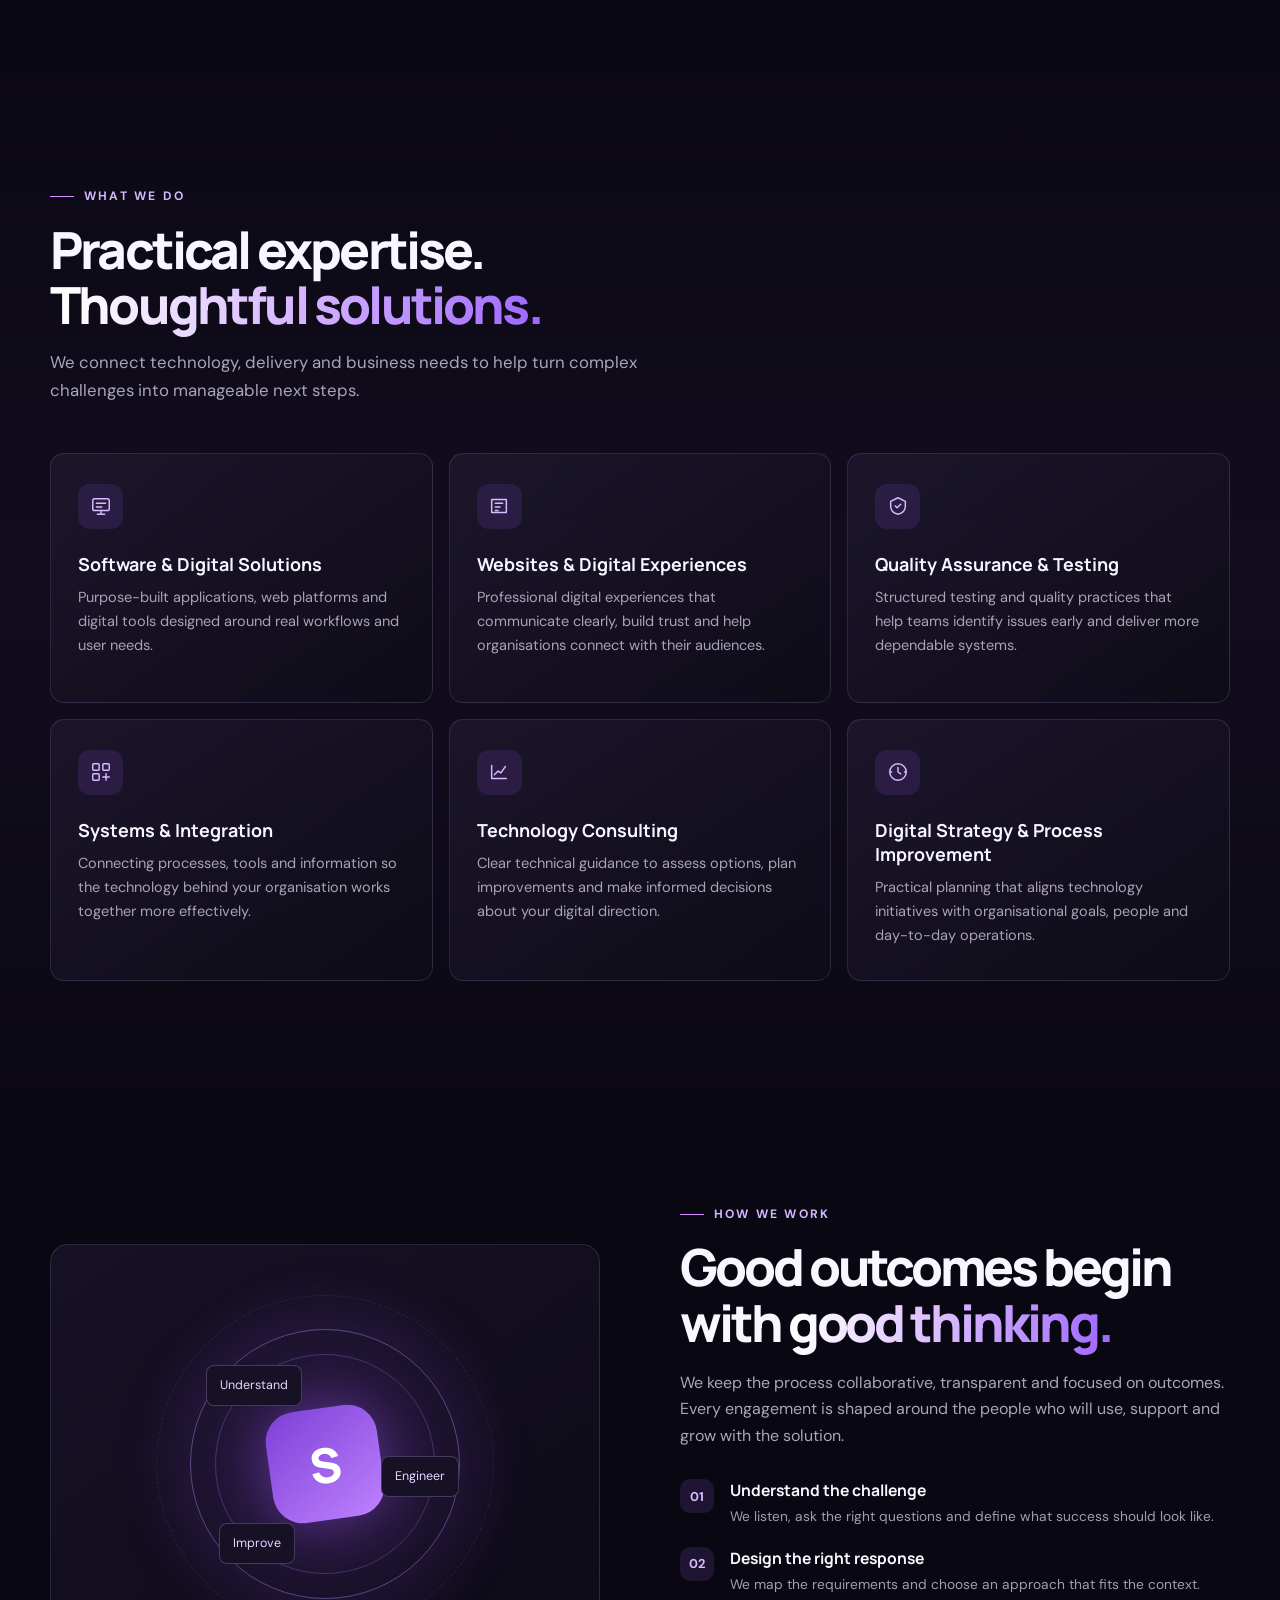
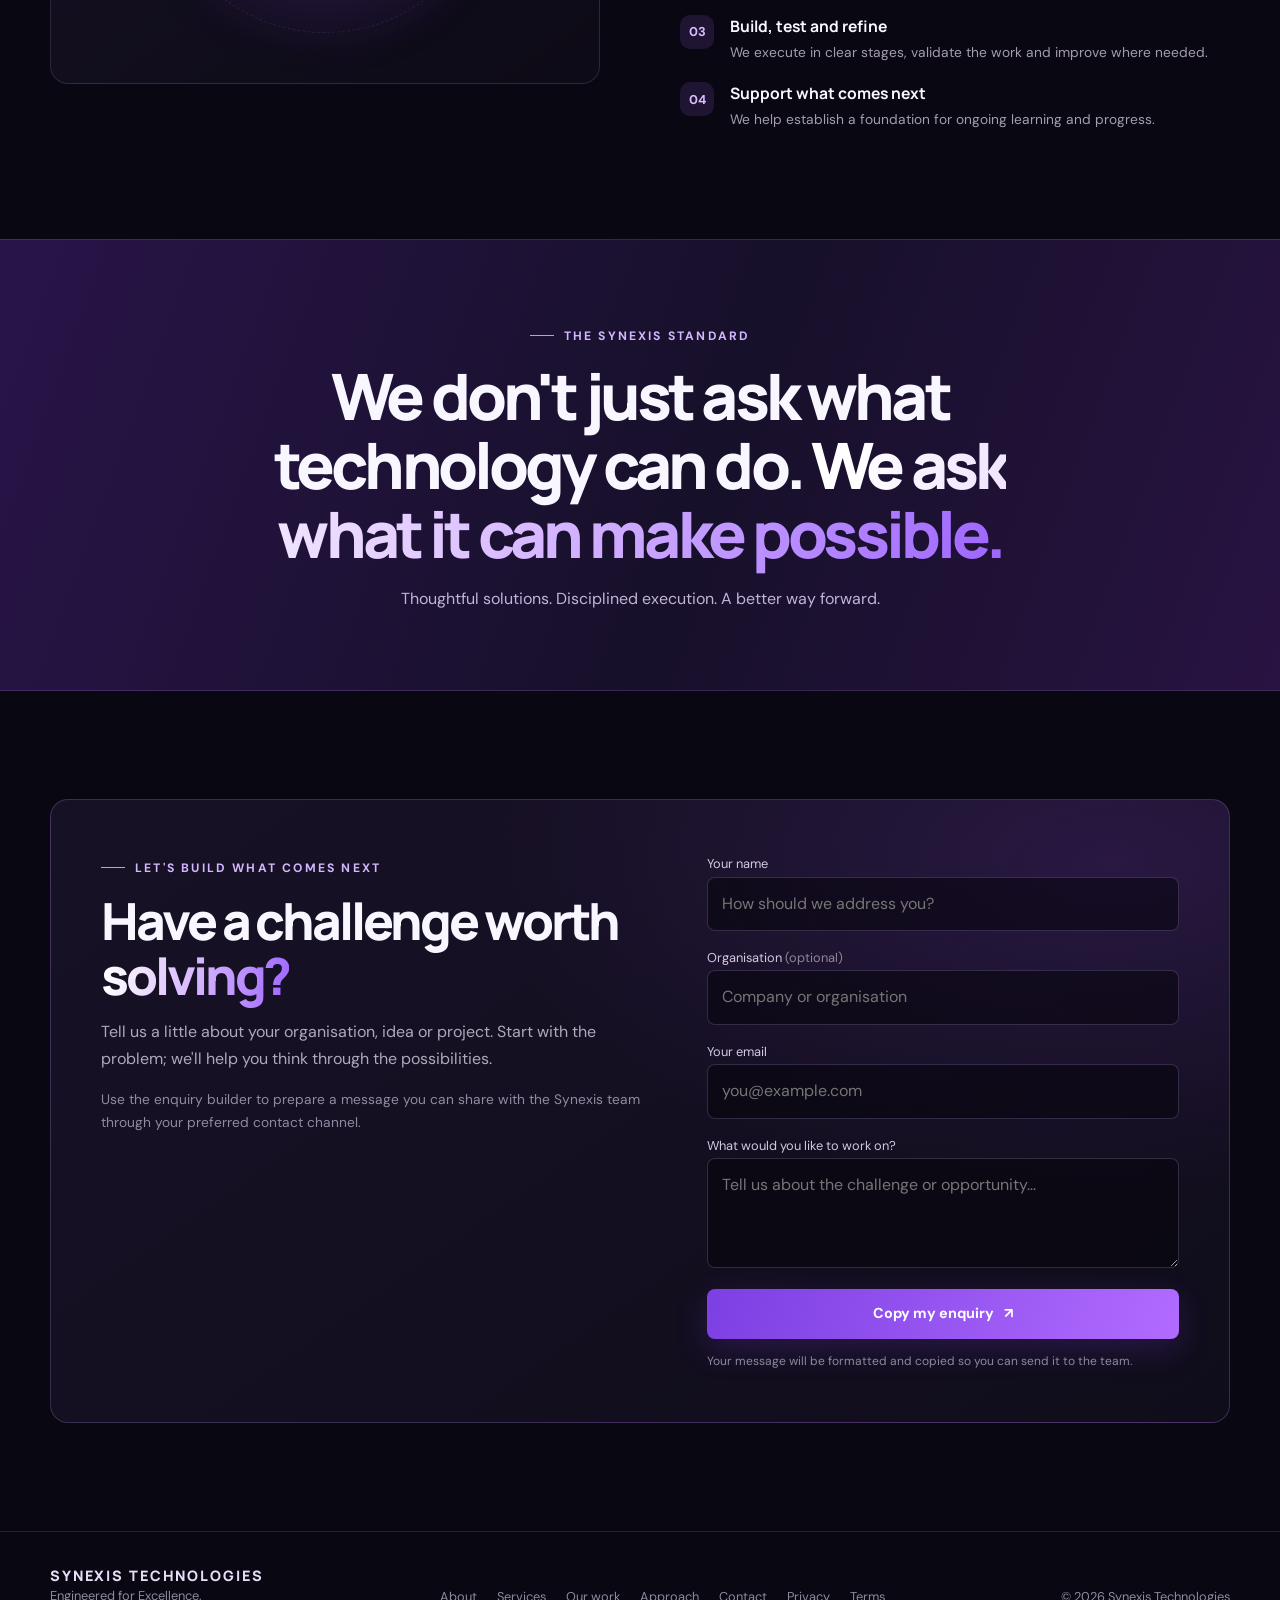
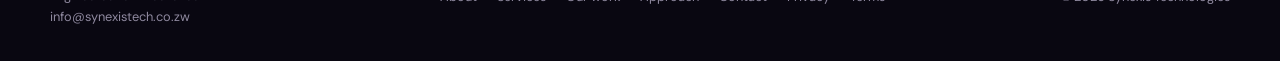
==== commit c7a2326e: "Publish Synexis official contact email" ====
--- a/index.html
+++ b/index.html
@@ -40,7 +40,7 @@
 <section class="statement"><div class="wrap reveal"><span class="eyebrow">The Synexis standard</span><h2>We don't just ask what technology can do. <span class="gradient-text">We ask what it can make possible.</span></h2><p>Thoughtful solutions. Disciplined execution. A better way forward.</p></div></section>
 <section class="section" id="contact"><div class="wrap"><div class="contact-panel reveal"><div><span class="eyebrow">Let's build what comes next</span><h2>Have a challenge worth <span class="gradient-text">solving?</span></h2><p>Tell us a little about your organisation, idea or project. Start with the problem; we'll help you think through the possibilities.</p><p style="font-size:.86rem;color:#928aa2">Use the enquiry builder to prepare a message you can share with the Synexis team through your preferred contact channel.</p></div><form class="enquiry" id="enquiryForm"><div><label for="name">Your name</label><input id="name" name="name" autocomplete="name" placeholder="How should we address you?" required></div><div><label for="organisation">Organisation <span style="color:#8e879b">(optional)</span></label><input id="organisation" name="organisation" autocomplete="organization" placeholder="Company or organisation"></div><div><label for="email">Your email</label><input id="email" name="email" type="email" autocomplete="email" placeholder="you@example.com" required></div><div><label for="message">What would you like to work on?</label><textarea id="message" name="message" placeholder="Tell us about the challenge or opportunity..." required></textarea></div><button class="btn btn-primary" type="submit">Copy my enquiry <span>↗</span></button><small id="formStatus" role="status">Your message will be formatted and copied so you can send it to the team.</small></form></div></div></section>
 </main>
-<footer><div class="wrap footer-inner"><div><div class="footer-brand">SYNEXIS TECHNOLOGIES</div><div>Engineered for Excellence.</div></div><div class="footer-links"><a href="about.html">About</a><a href="services.html">Services</a><a href="work.html">Our work</a><a href="#approach">Approach</a><a href="contact.html">Contact</a><a href="privacy.html">Privacy</a><a href="terms.html">Terms</a></div><div>© <span id="year"></span> Synexis Technologies</div></div></footer>
+<footer><div class="wrap footer-inner"><div><div class="footer-brand">SYNEXIS TECHNOLOGIES</div><div>Engineered for Excellence.</div><div><a href="mailto:info@synexistech.co.zw">info@synexistech.co.zw</a></div></div><div class="footer-links"><a href="about.html">About</a><a href="services.html">Services</a><a href="work.html">Our work</a><a href="#approach">Approach</a><a href="contact.html">Contact</a><a href="privacy.html">Privacy</a><a href="terms.html">Terms</a></div><div>© <span id="year"></span> Synexis Technologies</div></div></footer>
 <script>
 const menuBtn=document.getElementById('menuBtn'),navLinks=document.getElementById('navLinks');
 menuBtn.addEventListener('click',()=>{const open=navLinks.classList.toggle('open');menuBtn.setAttribute('aria-expanded',String(open));menuBtn.setAttribute('aria-label',open?'Close navigation':'Open navigation');menuBtn.textContent=open?'✕':'☰';});
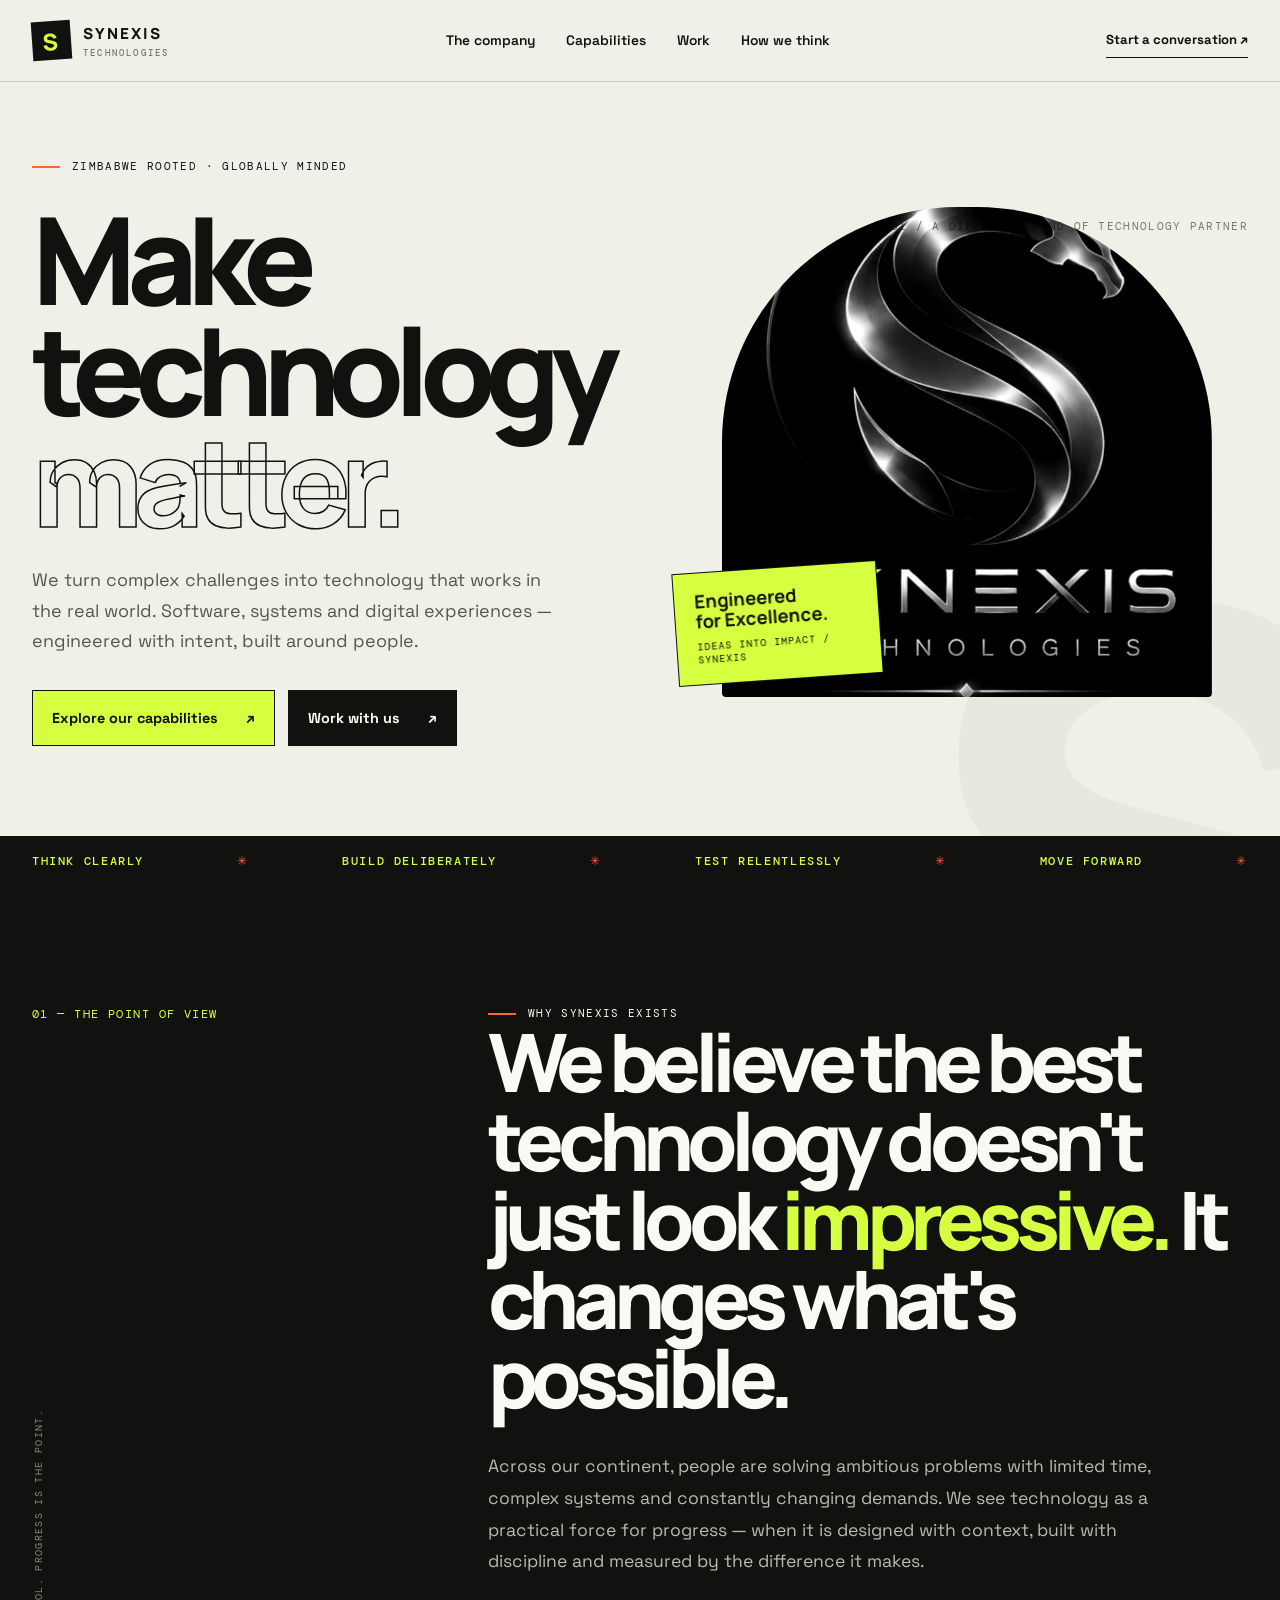
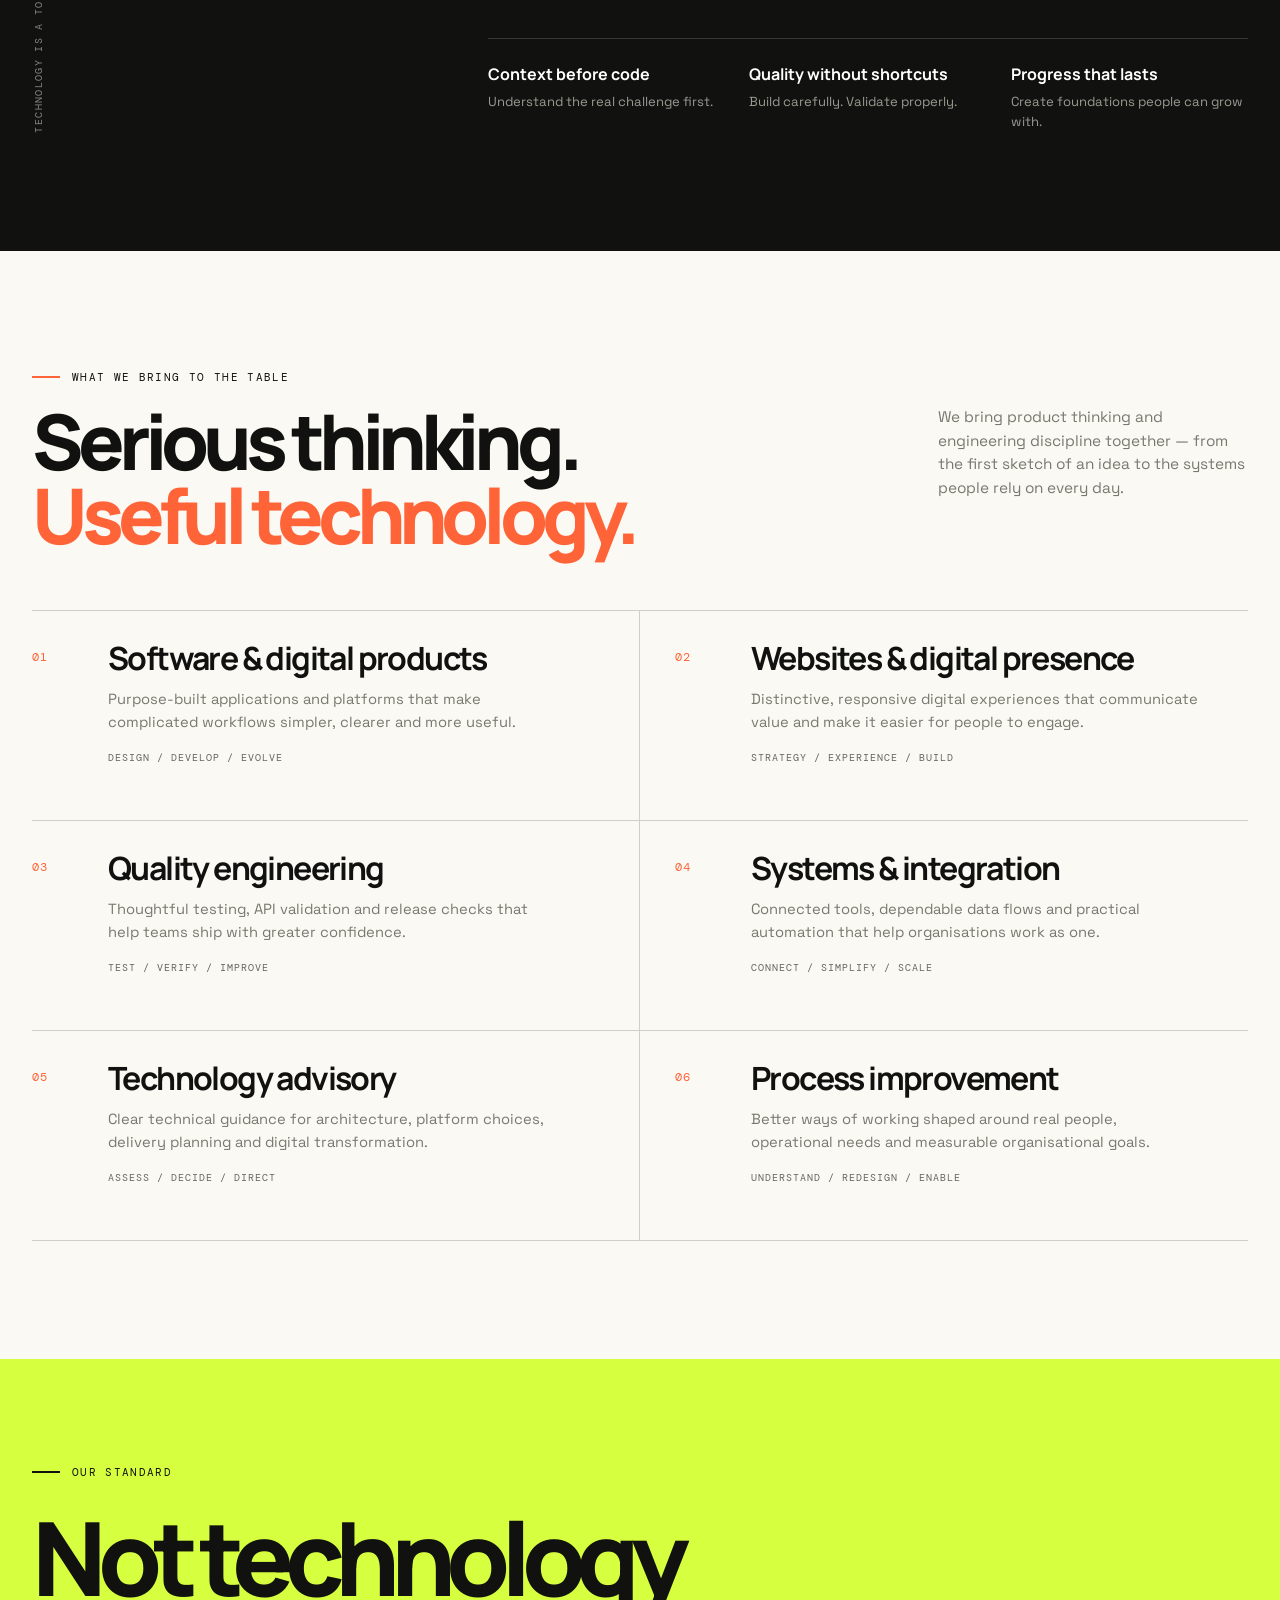
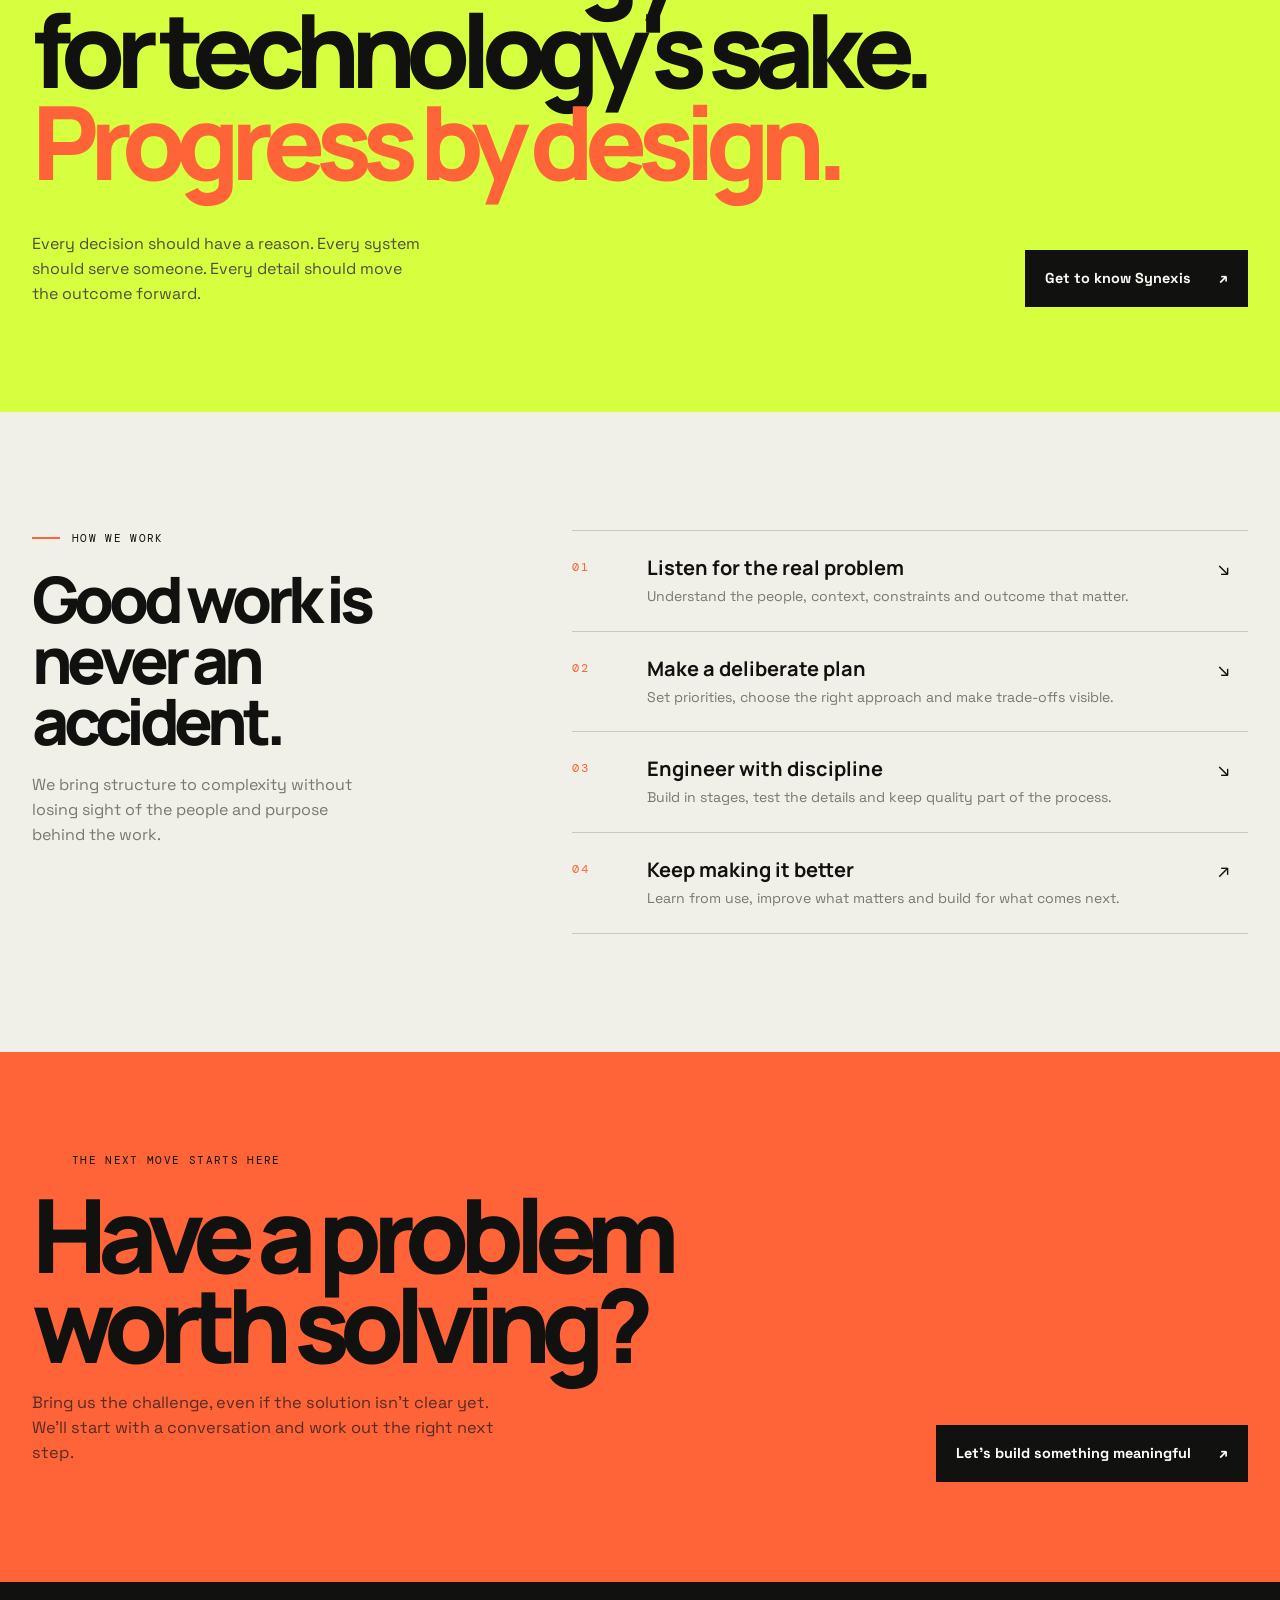
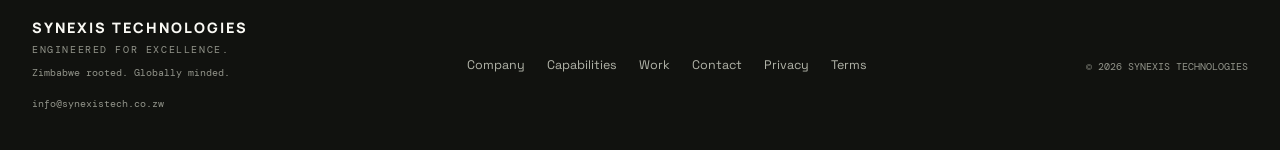
==== commit aad5374b: "Redesign Synexis homepage with bold editorial identity" ====
--- a/index.html
+++ b/index.html
@@ -1,53 +1,57 @@
 <!doctype html>
 <html lang="en">
 <head>
-<meta charset="utf-8"><meta name="viewport" content="width=device-width,initial-scale=1"><meta name="theme-color" content="#090711">
-<meta name="description" content="Synexis Technologies is a Zimbabwe-rooted technology company delivering digital solutions, software engineering, quality assurance and technology consulting. Engineered for Excellence.">
-<meta property="og:title" content="Synexis Technologies | Engineered for Excellence"><meta property="og:description" content="Technology that moves ideas forward."><meta property="og:type" content="website"><meta property="og:url" content="https://synexistech.co.zw/">
-<title>Synexis Technologies | Engineered for Excellence</title>
-<link rel="preconnect" href="https://fonts.googleapis.com"><link rel="preconnect" href="https://fonts.gstatic.com" crossorigin><link href="https://fonts.googleapis.com/css2?family=DM+Sans:wght@400;500;600;700&family=Manrope:wght@400;500;600;700;800&display=swap" rel="stylesheet">
+<meta charset="utf-8"><meta name="viewport" content="width=device-width,initial-scale=1">
+<meta name="theme-color" content="#11120f">
+<meta name="description" content="Synexis Technologies is an African-rooted technology company building useful digital products, dependable systems and better ways of working. Engineered for Excellence.">
+<meta property="og:title" content="Synexis Technologies — Engineered for Excellence"><meta property="og:description" content="We turn complex challenges into technology that works in the real world."><meta property="og:type" content="website"><meta property="og:url" content="https://synexistech.co.zw/">
+<title>Synexis Technologies — Engineered for Excellence</title>
+<link rel="canonical" href="https://synexistech.co.zw/">
+<link rel="preconnect" href="https://fonts.googleapis.com"><link rel="preconnect" href="https://fonts.gstatic.com" crossorigin>
+<link href="https://fonts.googleapis.com/css2?family=DM+Mono:wght@400;500&family=Manrope:wght@400;500;600;700;800&family=Space+Grotesk:wght@400;500;600;700&display=swap" rel="stylesheet">
+<link rel="icon" type="image/svg+xml" href="favicon.svg">
 <style>
-:root{color-scheme:dark;--bg:#090711;--panel:#12101d;--text:#f8f6ff;--muted:#aaa5bb;--line:rgba(208,190,255,.14);--violet:#9b5cff;--pink:#d18cff;--max:1180px}*{box-sizing:border-box}html{scroll-behavior:smooth;scroll-padding-top:90px}body{margin:0;background:var(--bg);color:var(--text);font-family:"DM Sans",sans-serif;line-height:1.65;overflow-x:hidden}a{color:inherit;text-decoration:none}button,input,textarea{font:inherit}.wrap{width:min(var(--max),calc(100% - 48px));margin:auto}.eyebrow{display:inline-flex;align-items:center;gap:10px;color:#d2b7ff;font-size:.76rem;font-weight:700;letter-spacing:.18em;text-transform:uppercase}.eyebrow:before{content:"";width:24px;height:1px;background:var(--pink)}.section{padding:108px 0}.section-head{max-width:690px;margin-bottom:48px}.section-head h2{font:800 clamp(2.1rem,4vw,3.6rem)/1.08 Manrope,sans-serif;letter-spacing:-.055em;margin:16px 0}.section-head p{color:var(--muted);font-size:1.05rem;max-width:620px}.gradient-text{background:linear-gradient(100deg,#fff 5%,#d9baff 48%,#9d65ff 100%);-webkit-background-clip:text;background-clip:text;color:transparent}
-header{position:sticky;top:0;z-index:20;background:rgba(9,7,17,.84);backdrop-filter:blur(18px);border-bottom:1px solid var(--line)}.nav{height:82px;display:flex;align-items:center;justify-content:space-between;gap:24px}.brand{display:flex;align-items:center;gap:12px;font:800 1.02rem Manrope,sans-serif;letter-spacing:.14em}.brand-mark{width:38px;height:38px;border:1px solid rgba(192,137,255,.7);border-radius:12px;display:grid;place-items:center;color:#d9baff;font:800 1.35rem Manrope;box-shadow:0 0 24px rgba(151,75,255,.18);transform:skew(-5deg)}.brand small{display:block;font:600 .55rem "DM Sans",sans-serif;color:#a9a0bc;letter-spacing:.35em;margin-top:2px}.nav-links{display:flex;align-items:center;gap:30px;color:#c8c2d4;font-size:.9rem}.nav-links a:hover{color:#fff}.nav-cta,.btn{display:inline-flex;align-items:center;justify-content:center;gap:10px;padding:13px 20px;border-radius:8px;font-weight:700;font-size:.9rem;transition:.25s ease}.nav-cta,.btn-primary{background:linear-gradient(110deg,#7c3fe2,#b16bff);color:#fff;box-shadow:0 10px 32px rgba(126,61,224,.22)}.nav-cta:hover,.btn-primary:hover{transform:translateY(-2px);box-shadow:0 14px 38px rgba(126,61,224,.34)}.btn-outline{border:1px solid rgba(209,177,255,.35);color:#eee5ff}.btn-outline:hover{background:rgba(172,111,255,.1);border-color:#bd8cff}.menu-btn{display:none;background:none;border:1px solid var(--line);color:white;border-radius:8px;padding:9px 12px}
-.hero{min-height:690px;display:flex;align-items:center;position:relative;isolation:isolate;padding:92px 0 100px}.hero:before{content:"";position:absolute;z-index:-2;inset:0;background:radial-gradient(ellipse at 72% 46%,rgba(119,46,206,.22),transparent 37%),radial-gradient(ellipse at 10% 20%,rgba(80,48,140,.13),transparent 32%)}.hero-grid{display:grid;grid-template-columns:1.08fr .92fr;align-items:center;gap:42px}.hero-copy{max-width:700px}.hero h1{font:800 clamp(3.2rem,6.6vw,6.3rem)/.99 Manrope,sans-serif;letter-spacing:-.075em;margin:24px 0}.hero-copy>p{font-size:1.12rem;color:#b9b3c8;max-width:590px;line-height:1.8}.hero-actions{display:flex;gap:14px;flex-wrap:wrap;margin-top:34px}.hero-note{display:flex;align-items:center;gap:12px;color:#8f899f;font-size:.82rem;margin-top:38px}.hero-note span{height:1px;width:35px;background:#8051ba}.hero-art{position:relative;display:grid;place-items:center;min-height:510px}.hero-art:before{content:"";position:absolute;width:390px;height:390px;border-radius:50%;background:rgba(127,54,225,.18);filter:blur(75px)}.hero-logo{position:relative;width:min(100%,420px);max-height:560px;object-fit:contain;filter:drop-shadow(0 20px 70px rgba(124,49,229,.22));border-radius:18px;mask-image:linear-gradient(to bottom,black 0%,black 88%,transparent 100%)}
-.trust-strip{border-top:1px solid var(--line);border-bottom:1px solid var(--line);background:rgba(255,255,255,.015)}.trust-inner{display:flex;align-items:center;justify-content:space-between;gap:20px;padding:24px 0;color:#aaa2b9;font-size:.82rem}.trust-inner strong{color:#e6dcf7;font-size:.9rem;letter-spacing:.04em}.trust-item{display:flex;align-items:center;gap:10px}.dot{width:6px;height:6px;border-radius:50%;background:#b77aff;box-shadow:0 0 12px #a65cff}
-.intro-grid{display:grid;grid-template-columns:.85fr 1.15fr;gap:90px;align-items:start}.intro-aside{position:sticky;top:125px}.intro-aside .big-number{font:800 6rem/.9 Manrope;color:rgba(183,133,255,.2);letter-spacing:-.08em}.intro-copy h2{font:800 clamp(2.1rem,4vw,3.45rem)/1.1 Manrope;letter-spacing:-.055em;margin:15px 0 24px}.intro-copy p{color:var(--muted);font-size:1.03rem}.principles{display:grid;grid-template-columns:repeat(2,1fr);gap:16px;margin-top:35px}.principle{border-left:2px solid #8e56d9;padding:4px 0 4px 16px}.principle strong{display:block;font:700 .95rem Manrope}.principle span{font-size:.82rem;color:#9f98af}
-.services{background:linear-gradient(180deg,rgba(20,15,32,.2),rgba(21,15,34,.72),rgba(20,15,32,.2))}.service-grid{display:grid;grid-template-columns:repeat(3,1fr);gap:16px}.service-card{padding:30px 27px 32px;border:1px solid var(--line);border-radius:14px;background:linear-gradient(145deg,rgba(31,24,47,.82),rgba(14,12,23,.9));min-height:250px;transition:.28s ease}.service-card:hover{transform:translateY(-6px);border-color:rgba(184,129,255,.55);box-shadow:0 18px 55px rgba(75,38,125,.16)}.service-icon{width:45px;height:45px;display:grid;place-items:center;border-radius:12px;background:rgba(150,89,235,.14);color:#d7baff;margin-bottom:23px}.service-icon svg{width:22px;height:22px;stroke:currentColor;fill:none;stroke-width:1.6;stroke-linecap:round;stroke-linejoin:round}.service-card h3{font:700 1.12rem Manrope;margin:0 0 10px}.service-card p{color:#a9a2b7;font-size:.91rem;margin:0}
-.approach-grid{display:grid;grid-template-columns:1fr 1fr;gap:80px;align-items:center}.approach-visual{min-height:440px;border:1px solid var(--line);border-radius:18px;background:radial-gradient(circle at 50% 50%,rgba(143,72,228,.22),transparent 55%),linear-gradient(145deg,#171126,#0d0b16);display:grid;place-items:center;position:relative;overflow:hidden}.orbit{width:270px;height:270px;border:1px solid rgba(188,140,255,.42);border-radius:50%;display:grid;place-items:center;position:relative;box-shadow:0 0 90px rgba(132,69,221,.12)}.orbit:before,.orbit:after{content:"";position:absolute;border:1px solid rgba(188,140,255,.25);border-radius:50%;inset:24px}.orbit:after{inset:-35px;border-style:dashed;opacity:.5}.orbit-core{width:112px;height:112px;border-radius:30px;display:grid;place-items:center;background:linear-gradient(145deg,#7e40d6,#bd81ff);box-shadow:0 0 60px rgba(157,88,244,.45);font:800 3rem Manrope;color:white;transform:rotate(-8deg)}.orbit-label{position:absolute;padding:9px 13px;border:1px solid rgba(207,178,255,.25);background:#171126;border-radius:8px;color:#e4d6ff;font-size:.78rem}.orbit-label.one{top:35px;left:15px}.orbit-label.two{right:0;top:47%}.orbit-label.three{bottom:34px;left:28px}.approach-copy h2{font:800 clamp(2.2rem,4vw,3.5rem)/1.08 Manrope;letter-spacing:-.06em;margin:15px 0 20px}.approach-copy>p{color:var(--muted)}.steps{margin-top:30px;display:grid;gap:19px}.step{display:grid;grid-template-columns:36px 1fr;gap:14px}.step-num{width:34px;height:34px;border-radius:10px;background:rgba(156,93,239,.15);color:#d9bdff;display:grid;place-items:center;font-weight:700;font-size:.8rem}.step h3{font:700 .98rem Manrope;margin:0 0 4px}.step p{color:#a49caf;font-size:.86rem;margin:0}
-.statement{padding:78px 0;background:linear-gradient(110deg,#291449,#17102a 55%,#281342);border-top:1px solid rgba(204,163,255,.16);border-bottom:1px solid rgba(204,163,255,.16);text-align:center}.statement h2{font:800 clamp(2.1rem,5vw,4.5rem)/1.08 Manrope;letter-spacing:-.06em;max-width:850px;margin:15px auto}.statement p{color:#c3b3d8;max-width:620px;margin:18px auto 0}
-.contact-panel{display:grid;grid-template-columns:1fr .85fr;gap:50px;padding:50px;border:1px solid rgba(196,150,255,.22);border-radius:18px;background:radial-gradient(ellipse at 90% 10%,rgba(128,61,203,.2),transparent 42%),linear-gradient(145deg,#171126,#100d1b)}.contact-panel h2{font:800 clamp(2.2rem,4vw,3.6rem)/1.08 Manrope;letter-spacing:-.06em;margin:15px 0}.contact-panel p{color:#b0a8bd}.enquiry{display:grid;gap:13px}.enquiry label{font-size:.8rem;color:#d4c8e5}.enquiry input,.enquiry textarea{width:100%;padding:13px 14px;border-radius:8px;border:1px solid rgba(206,180,255,.2);background:rgba(6,5,12,.55);color:#fff;outline:none}.enquiry input:focus,.enquiry textarea:focus{border-color:#a96aff}.enquiry textarea{min-height:110px;resize:vertical}.enquiry small{color:#8f879d;font-size:.75rem}.enquiry .btn{border:0;cursor:pointer}
-footer{padding:34px 0;border-top:1px solid var(--line)}.footer-inner{display:flex;justify-content:space-between;align-items:center;gap:20px;color:#8f899f;font-size:.8rem}.footer-brand{color:#e7ddf6;font:800 .9rem Manrope;letter-spacing:.13em}.footer-links{display:flex;gap:20px}.footer-links a:hover{color:white}.reveal{opacity:0;transform:translateY(22px);transition:opacity .7s ease,transform .7s ease}.reveal.visible{opacity:1;transform:none}
-@media(max-width:900px){.hero-grid,.intro-grid,.approach-grid,.contact-panel{grid-template-columns:1fr}.hero{padding:70px 0 55px}.hero-art{min-height:380px}.hero-logo{max-height:430px;width:min(78%,370px)}.intro-grid,.approach-grid{gap:38px}.intro-aside{position:static}.service-grid{grid-template-columns:repeat(2,1fr)}.contact-panel{padding:34px}.trust-inner{flex-wrap:wrap;justify-content:center}.trust-inner>strong{width:100%;text-align:center}.intro-aside .big-number{font-size:4rem}}
-@media(max-width:640px){.wrap{width:min(var(--max),calc(100% - 36px))}.nav{height:70px}.menu-btn{display:block}.nav-cta{display:none}.nav-links{display:none;position:absolute;left:0;right:0;top:70px;padding:18px 22px 24px;background:#100d19;border-bottom:1px solid var(--line);flex-direction:column;align-items:stretch;gap:0}.nav-links.open{display:flex}.nav-links a{padding:12px 0}.hero h1{font-size:clamp(3rem,15vw,4.8rem)}.hero-copy>p{font-size:1rem}.hero-art{min-height:320px}.hero-logo{width:min(88%,320px);max-height:390px}.section{padding:76px 0}.section-head{margin-bottom:32px}.service-grid{grid-template-columns:1fr}.service-card{min-height:auto}.principles{grid-template-columns:1fr}.approach-visual{min-height:340px}.orbit{width:220px;height:220px}.orbit-core{width:88px;height:88px;font-size:2.4rem}.orbit-label{font-size:.7rem}.contact-panel{padding:26px 20px;gap:28px}.footer-inner{flex-direction:column;text-align:center}.footer-links{flex-wrap:wrap;justify-content:center}.statement{padding:65px 0}}
-@media(prefers-reduced-motion:reduce){html{scroll-behavior:auto}*,*:before,*:after{transition:none!important;animation:none!important}.reveal{opacity:1;transform:none}}
+:root{--ink:#11120f;--paper:#f0efe8;--white:#faf9f4;--muted:#77796f;--line:rgba(17,18,15,.18);--acid:#d6ff3f;--orange:#ff6338;--max:1240px}
+*{box-sizing:border-box}html{scroll-behavior:smooth;scroll-padding-top:84px}body{margin:0;background:var(--paper);color:var(--ink);font-family:"Space Grotesk",sans-serif;line-height:1.55}a{color:inherit;text-decoration:none}button{font:inherit}.wrap{width:min(var(--max),calc(100% - 64px));margin:auto}.mono,.eyebrow,.index,.meta{font-family:"DM Mono",monospace;text-transform:uppercase;letter-spacing:.12em}.eyebrow{font-size:.7rem;display:flex;align-items:center;gap:12px}.eyebrow:before{content:"";width:28px;height:2px;background:var(--orange)}.display{font-family:Manrope,sans-serif;font-weight:800;letter-spacing:-.085em;line-height:.91}.accent{color:var(--orange)}.button{display:inline-flex;align-items:center;gap:28px;padding:16px 19px;background:var(--acid);border:1px solid var(--ink);font-weight:700;font-size:.9rem;transition:.2s}.button:hover{background:var(--orange);color:white;transform:translateY(-3px)}.button.dark{background:var(--ink);color:var(--white);border-color:var(--ink)}.button.dark:hover{background:var(--orange);border-color:var(--orange)}
+header{height:82px;background:var(--paper);border-bottom:1px solid var(--line);position:sticky;top:0;z-index:50}.nav{height:100%;display:flex;align-items:center;justify-content:space-between}.brand{display:flex;align-items:center;gap:12px;font:800 .95rem Manrope;letter-spacing:.13em}.brand-symbol{width:39px;height:39px;display:grid;place-items:center;background:var(--ink);color:var(--acid);font:800 1.45rem Manrope;transform:rotate(-4deg)}.brand small{display:block;font:500 .55rem "DM Mono";letter-spacing:.25em;margin-top:3px;color:var(--muted)}.nav-links{display:flex;align-items:center;gap:31px;font-size:.86rem;font-weight:600}.nav-links a{position:relative}.nav-links a:after{content:"";position:absolute;left:0;right:100%;bottom:-7px;height:2px;background:var(--orange);transition:.2s}.nav-links a:hover:after{right:0}.nav-contact{font-size:.82rem;font-weight:700;border-bottom:1px solid var(--ink);padding:7px 0}.menu{display:none;background:none;border:1px solid var(--ink);padding:8px 12px}
+.hero{min-height:690px;display:flex;align-items:center;position:relative;overflow:hidden;background:var(--paper)}.hero:after{content:"S";position:absolute;right:-.04em;bottom:-.43em;font:800 min(58vw,760px)/.8 Manrope;letter-spacing:-.13em;color:rgba(17,18,15,.035);pointer-events:none}.hero-grid{display:grid;grid-template-columns:1.05fr .95fr;align-items:center;gap:34px;padding:76px 0 90px;position:relative;z-index:1}.hero h1{font-size:clamp(4.5rem,9.5vw,9.1rem);margin:28px 0 30px;max-width:820px}.hero h1 .outline{-webkit-text-stroke:1.5px var(--ink);color:transparent}.hero-copy>p{font-size:1.12rem;line-height:1.7;max-width:520px;color:#55574e}.hero-actions{display:flex;gap:13px;align-items:center;flex-wrap:wrap;margin-top:33px}.hero-side{position:relative;min-height:500px;display:flex;align-items:center;justify-content:center}.hero-photo{width:min(100%,490px);height:490px;object-fit:cover;object-position:center;border-radius:48% 48% 4px 4px;filter:grayscale(1) contrast(1.1);mix-blend-mode:multiply}.hero-stamp{position:absolute;bottom:22px;left:-12px;background:var(--acid);border:1px solid var(--ink);padding:18px 20px;max-width:205px;transform:rotate(-4deg)}.hero-stamp strong{display:block;font:700 1.15rem Manrope;line-height:1.1}.hero-stamp span{display:block;font: .62rem "DM Mono";text-transform:uppercase;letter-spacing:.1em;margin-top:9px}.hero-index{position:absolute;right:0;top:16px;font-size:.68rem;color:var(--muted)}
+.marquee{background:var(--ink);color:var(--acid);overflow:hidden;border-top:1px solid var(--ink);border-bottom:1px solid var(--ink)}.marquee-inner{display:flex;justify-content:space-between;gap:24px;white-space:nowrap;padding:17px 0;font:500 .72rem "DM Mono";letter-spacing:.14em;text-transform:uppercase}.marquee b{color:var(--orange);font-weight:500}
+.section{padding:118px 0}.section-top{display:flex;justify-content:space-between;align-items:flex-start;gap:30px;margin-bottom:58px}.section-top h2{font:800 clamp(3rem,6vw,6.2rem)/.96 Manrope;letter-spacing:-.08em;margin:18px 0 0;max-width:770px}.section-top p{max-width:310px;color:var(--muted);font-size:.96rem;margin:36px 0 0}.story{background:var(--ink);color:var(--white)}.story-grid{display:grid;grid-template-columns:.65fr 1.35fr;gap:90px}.story-aside{display:flex;flex-direction:column;justify-content:space-between}.story-aside .index{color:var(--acid);font-size:.75rem}.story-aside .vertical-note{writing-mode:vertical-rl;transform:rotate(180deg);font: .65rem "DM Mono";letter-spacing:.13em;color:#85877d;text-transform:uppercase}.story h2{font:800 clamp(3rem,6.3vw,6.5rem)/.98 Manrope;letter-spacing:-.08em;margin:0 0 34px;max-width:900px}.story h2 span{color:var(--acid)}.story-copy{max-width:710px;color:#b9baaf;font-size:1.1rem;line-height:1.8}.story-foot{display:grid;grid-template-columns:repeat(3,1fr);gap:24px;margin-top:60px;padding-top:24px;border-top:1px solid #ffffff2a}.story-foot strong{display:block;font:700 1rem Manrope;color:white}.story-foot span{display:block;color:#999b91;font-size:.82rem;margin-top:7px}
+.capabilities{background:var(--white)}.cap-grid{display:grid;grid-template-columns:repeat(2,1fr);border-top:1px solid var(--line)}.cap{padding:30px 28px 34px 0;border-bottom:1px solid var(--line);display:grid;grid-template-columns:58px 1fr;gap:18px;min-height:210px}.cap:nth-child(odd){border-right:1px solid var(--line);padding-right:35px}.cap:nth-child(even){padding-left:35px}.cap .index{font-size:.72rem;color:var(--orange);padding-top:8px}.cap h3{font:700 clamp(1.4rem,2.5vw,2.1rem)/1.1 Manrope;letter-spacing:-.05em;margin:0 0 12px}.cap p{color:var(--muted);font-size:.92rem;max-width:450px;margin:0}.cap-tag{display:inline-block;margin-top:18px;font: .62rem "DM Mono";letter-spacing:.1em;text-transform:uppercase;color:#65675e}
+.manifesto{background:var(--acid);padding:105px 0}.manifesto .eyebrow:before{background:var(--ink)}.manifesto h2{font:800 clamp(3.5rem,8vw,8.4rem)/.9 Manrope;letter-spacing:-.09em;max-width:1100px;margin:30px 0 45px}.manifesto h2 em{font-style:normal;color:var(--orange)}.manifesto-bottom{display:flex;justify-content:space-between;align-items:end;gap:24px}.manifesto-bottom p{max-width:390px;color:#4c503a;margin:0}
+.method{background:var(--paper)}.method-grid{display:grid;grid-template-columns:.8fr 1.2fr;gap:90px}.method-intro h2{font:800 clamp(3rem,5vw,5rem)/.95 Manrope;letter-spacing:-.08em;margin:22px 0}.method-intro p{color:var(--muted);max-width:340px}.method-list{border-top:1px solid var(--line)}.method-item{display:grid;grid-template-columns:55px 1fr 30px;gap:20px;padding:23px 0;border-bottom:1px solid var(--line);align-items:start}.method-item .index{color:var(--orange);font-size:.72rem;padding-top:5px}.method-item h3{font:700 1.25rem Manrope;margin:0 0 5px}.method-item p{color:var(--muted);font-size:.88rem;margin:0}.method-item b{font-size:1.2rem;font-weight:400}
+.contact{background:var(--orange);color:var(--ink);padding:100px 0}.contact-grid{display:grid;grid-template-columns:1fr auto;gap:40px;align-items:end}.contact h2{font:800 clamp(3.6rem,8vw,8rem)/.88 Manrope;letter-spacing:-.09em;margin:20px 0;max-width:900px}.contact p{max-width:470px;color:#532d22;font-size:1.02rem}.contact .button{background:var(--ink);color:white;border-color:var(--ink);white-space:nowrap}.contact .button:hover{background:var(--acid);color:var(--ink)}
+footer{background:var(--ink);color:var(--white);padding:36px 0}.footer-row{display:flex;justify-content:space-between;align-items:center;gap:25px}.footer-brand{font:800 .9rem Manrope;letter-spacing:.14em}.footer-brand small{display:block;font: .62rem "DM Mono";color:#92948a;letter-spacing:.16em;margin-top:6px}.footer-links{display:flex;gap:22px;flex-wrap:wrap;color:#b2b4a9;font-size:.78rem}.footer-links a:hover{color:var(--acid)}.copyright{font:.65rem "DM Mono";color:#92948a}
+.reveal{opacity:0;transform:translateY(22px);transition:opacity .7s ease,transform .7s ease}.reveal.visible{opacity:1;transform:none}
+@media(max-width:900px){.wrap{width:min(var(--max),calc(100% - 42px))}.hero-grid{grid-template-columns:1fr .8fr;gap:12px}.hero h1{font-size:clamp(4rem,10vw,7rem)}.hero-side{min-height:400px}.hero-photo{height:390px}.story-grid,.method-grid{gap:45px}.section{padding:88px 0}.section-top{display:block}.section-top p{margin:22px 0 0}.contact-grid{grid-template-columns:1fr auto}}
+@media(max-width:640px){header{height:70px}.wrap{width:calc(100% - 36px)}.menu{display:block}.nav-links{display:none;position:absolute;top:69px;left:0;right:0;background:var(--paper);padding:14px 22px 22px;border-bottom:1px solid var(--line);flex-direction:column;align-items:stretch;gap:0}.nav-links.open{display:flex}.nav-links a{padding:12px 0}.nav-contact{display:none}.hero-grid{grid-template-columns:1fr;padding:62px 0 58px}.hero{min-height:auto}.hero h1{font-size:clamp(4rem,17vw,6.2rem)}.hero-copy>p{font-size:1rem}.hero-side{min-height:300px;margin-top:12px}.hero-photo{height:310px;width:82%}.hero-stamp{left:0;bottom:5px}.hero-index{top:0}.marquee-inner{justify-content:flex-start;overflow:hidden}.marquee-inner span:nth-child(n+4){display:none}.section{padding:76px 0}.section-top h2{font-size:clamp(3rem,13vw,4.7rem)}.story-grid,.method-grid{grid-template-columns:1fr;gap:34px}.story-aside .vertical-note{display:none}.story h2{font-size:clamp(3.2rem,13vw,5rem)}.story-copy{font-size:1rem}.story-foot{grid-template-columns:1fr;gap:18px;margin-top:36px}.cap-grid{grid-template-columns:1fr}.cap,.cap:nth-child(odd),.cap:nth-child(even){border-right:0;padding:24px 0;min-height:auto}.manifesto{padding:75px 0}.manifesto h2{font-size:clamp(3.5rem,15vw,6rem)}.manifesto-bottom{display:block}.manifesto-bottom p{margin-bottom:25px}.contact{padding:76px 0}.contact-grid{grid-template-columns:1fr;gap:24px}.contact h2{font-size:clamp(3.6rem,16vw,6rem)}.footer-row{flex-direction:column;align-items:flex-start}.footer-links{gap:15px}.copyright{margin-top:5px}}
+@media(prefers-reduced-motion:reduce){html{scroll-behavior:auto}*,*:before,*:after{transition:none!important}.reveal{opacity:1;transform:none}}
 </style>
-<link rel="icon" type="image/svg+xml" href="favicon.svg"></head>
+</head>
 <body>
-<header><div class="wrap nav"><a class="brand" href="#home" aria-label="Synexis Technologies home"><span class="brand-mark">S</span><span>SYNEXIS<small>TECHNOLOGIES</small></span></a><nav class="nav-links" id="navLinks" aria-label="Main navigation"><a href="about.html">About</a><a href="services.html">Services</a><a href="work.html">Our work</a><a href="#approach">Our approach</a><a href="contact.html">Contact</a></nav><a class="nav-cta" href="#contact">Start a conversation <span>↗</span></a><button class="menu-btn" id="menuBtn" aria-label="Open navigation" aria-expanded="false">☰</button></div></header>
+<header><div class="wrap nav"><a class="brand" href="#home" aria-label="Synexis Technologies home"><span class="brand-symbol">S</span><span>SYNEXIS<small>TECHNOLOGIES</small></span></a><nav class="nav-links" id="navLinks"><a href="about.html">The company</a><a href="services.html">Capabilities</a><a href="work.html">Work</a><a href="#approach">How we think</a></nav><a class="nav-contact" href="contact.html">Start a conversation ↗</a><button class="menu" id="menuBtn" aria-label="Open navigation" aria-expanded="false">MENU</button></div></header>
 <main>
-<section class="hero" id="home"><div class="wrap hero-grid"><div class="hero-copy reveal"><span class="eyebrow">Technology · Strategy · Innovation</span><h1>Engineered<br>for <span class="gradient-text">Excellence.</span></h1><p>We turn ambitious ideas into practical digital solutions. Synexis Technologies brings clear thinking, thoughtful engineering and dependable execution to the challenges that matter.</p><div class="hero-actions"><a class="btn btn-primary" href="#services">Explore what we do <span>→</span></a><a class="btn btn-outline" href="#about">Discover Synexis</a></div><div class="hero-note"><span></span>Built around people. Driven by possibility.</div></div><div class="hero-art reveal"><img class="hero-logo" src="ChatGPT%20Image%20Oct%2027%2C%202026%2C%2003_24_05%20PM.jpg" alt="Synexis Technologies purple dragon emblem and brand identity"></div></div></section>
-<div class="trust-strip"><div class="wrap trust-inner"><strong>BEYOND THE EXPECTED.</strong><div class="trust-item"><i class="dot"></i>Purposeful innovation</div><div class="trust-item"><i class="dot"></i>Engineering-led thinking</div><div class="trust-item"><i class="dot"></i>Progress you can build on</div></div></div>
-<section class="section" id="about"><div class="wrap intro-grid"><aside class="intro-aside reveal"><span class="eyebrow">Who we are</span><div class="big-number">01</div><p style="color:#a69db5;max-width:260px">A technology partner for organisations ready to move forward with confidence.</p></aside><div class="intro-copy reveal"><h2>Technology should make progress <span class="gradient-text">possible.</span></h2><p>Synexis Technologies is a Zimbabwe-rooted technology company focused on helping people and organisations navigate a changing digital world. We bring together software thinking, practical technology expertise and a commitment to doing the work properly.</p><p>Our work starts by understanding the real problem. From there, we shape a clear plan, build with purpose and keep quality at the centre of every decision.</p><div class="principles"><div class="principle"><strong>Clarity before complexity</strong><span>Understand the challenge before choosing the solution.</span></div><div class="principle"><strong>Quality by design</strong><span>Build carefully, test thoroughly and improve continuously.</span></div><div class="principle"><strong>Partnership mindset</strong><span>Work alongside people, not just around a brief.</span></div><div class="principle"><strong>Future-aware thinking</strong><span>Create foundations that can evolve with your needs.</span></div></div></div></div></section>
-<section class="section services" id="services"><div class="wrap"><div class="section-head reveal"><span class="eyebrow">What we do</span><h2>Practical expertise.<br><span class="gradient-text">Thoughtful solutions.</span></h2><p>We connect technology, delivery and business needs to help turn complex challenges into manageable next steps.</p></div><div class="service-grid">
-<article class="service-card reveal"><div class="service-icon"><svg viewBox="0 0 24 24"><rect x="3" y="4" width="18" height="13" rx="2"/><path d="M8 21h8M12 17v4M7 9h10M7 13h6"/></svg></div><h3>Software & Digital Solutions</h3><p>Purpose-built applications, web platforms and digital tools designed around real workflows and user needs.</p></article>
-<article class="service-card reveal"><div class="service-icon"><svg viewBox="0 0 24 24"><path d="M4 5h16v14H4zM8 9h8M8 13h5M8 17h3"/></svg></div><h3>Websites & Digital Experiences</h3><p>Professional digital experiences that communicate clearly, build trust and help organisations connect with their audiences.</p></article>
-<article class="service-card reveal"><div class="service-icon"><svg viewBox="0 0 24 24"><path d="M12 3 4 7v5c0 5 3.4 8 8 9 4.6-1 8-4 8-9V7z"/><path d="m9 12 2 2 4-4"/></svg></div><h3>Quality Assurance & Testing</h3><p>Structured testing and quality practices that help teams identify issues early and deliver more dependable systems.</p></article>
-<article class="service-card reveal"><div class="service-icon"><svg viewBox="0 0 24 24"><rect x="3" y="3" width="7" height="7" rx="1"/><rect x="14" y="3" width="7" height="7" rx="1"/><rect x="3" y="14" width="7" height="7" rx="1"/><path d="M17.5 14v7M14 17.5h7"/></svg></div><h3>Systems & Integration</h3><p>Connecting processes, tools and information so the technology behind your organisation works together more effectively.</p></article>
-<article class="service-card reveal"><div class="service-icon"><svg viewBox="0 0 24 24"><path d="M4 19V5M4 19h16M7 15l4-4 3 2 5-7"/></svg></div><h3>Technology Consulting</h3><p>Clear technical guidance to assess options, plan improvements and make informed decisions about your digital direction.</p></article>
-<article class="service-card reveal"><div class="service-icon"><svg viewBox="0 0 24 24"><circle cx="12" cy="12" r="9"/><path d="M12 7v5l3 2M3 12h2M19 12h2"/></svg></div><h3>Digital Strategy & Process Improvement</h3><p>Practical planning that aligns technology initiatives with organisational goals, people and day-to-day operations.</p></article>
+<section class="hero" id="home"><div class="wrap hero-grid"><div class="hero-copy reveal"><span class="eyebrow">Zimbabwe rooted · Globally minded</span><h1 class="display">Make<br>technology<br><span class="outline">matter.</span></h1><p>We turn complex challenges into technology that works in the real world. Software, systems and digital experiences — engineered with intent, built around people.</p><div class="hero-actions"><a class="button" href="services.html">Explore our capabilities <span>↗</span></a><a class="button dark" href="contact.html">Work with us <span>↗</span></a></div></div><div class="hero-side reveal"><span class="hero-index mono">01 / A different kind of technology partner</span><img class="hero-photo" src="ChatGPT%20Image%20Oct%2027%2C%202026%2C%2003_24_05%20PM.jpg" alt="Synexis Technologies signature dragon emblem"><div class="hero-stamp"><strong>Engineered<br>for Excellence.</strong><span>Ideas into impact / Synexis</span></div></div></div></section>
+<div class="marquee"><div class="wrap marquee-inner"><span>Think clearly</span><b>✳</b><span>Build deliberately</span><b>✳</b><span>Test relentlessly</span><b>✳</b><span>Move forward</span><b>✳</b></div></div>
+<section class="section story"><div class="wrap story-grid"><aside class="story-aside"><span class="index">01 — The point of view</span><span class="vertical-note">Technology is a tool. Progress is the point.</span></aside><div class="reveal"><span class="eyebrow">Why Synexis exists</span><h2>We believe the best technology doesn't just look <span>impressive.</span> It changes what's possible.</h2><div class="story-copy">Across our continent, people are solving ambitious problems with limited time, complex systems and constantly changing demands. We see technology as a practical force for progress — when it is designed with context, built with discipline and measured by the difference it makes.</div><div class="story-foot"><div><strong>Context before code</strong><span>Understand the real challenge first.</span></div><div><strong>Quality without shortcuts</strong><span>Build carefully. Validate properly.</span></div><div><strong>Progress that lasts</strong><span>Create foundations people can grow with.</span></div></div></div></div></section>
+<section class="section capabilities" id="capabilities"><div class="wrap"><div class="section-top reveal"><div><span class="eyebrow">What we bring to the table</span><h2>Serious thinking.<br><span class="accent">Useful technology.</span></h2></div><p>We bring product thinking and engineering discipline together — from the first sketch of an idea to the systems people rely on every day.</p></div><div class="cap-grid">
+<article class="cap reveal"><span class="index">01</span><div><h3>Software & digital products</h3><p>Purpose-built applications and platforms that make complicated workflows simpler, clearer and more useful.</p><span class="cap-tag">Design / Develop / Evolve</span></div></article>
+<article class="cap reveal"><span class="index">02</span><div><h3>Websites & digital presence</h3><p>Distinctive, responsive digital experiences that communicate value and make it easier for people to engage.</p><span class="cap-tag">Strategy / Experience / Build</span></div></article>
+<article class="cap reveal"><span class="index">03</span><div><h3>Quality engineering</h3><p>Thoughtful testing, API validation and release checks that help teams ship with greater confidence.</p><span class="cap-tag">Test / Verify / Improve</span></div></article>
+<article class="cap reveal"><span class="index">04</span><div><h3>Systems & integration</h3><p>Connected tools, dependable data flows and practical automation that help organisations work as one.</p><span class="cap-tag">Connect / Simplify / Scale</span></div></article>
+<article class="cap reveal"><span class="index">05</span><div><h3>Technology advisory</h3><p>Clear technical guidance for architecture, platform choices, delivery planning and digital transformation.</p><span class="cap-tag">Assess / Decide / Direct</span></div></article>
+<article class="cap reveal"><span class="index">06</span><div><h3>Process improvement</h3><p>Better ways of working shaped around real people, operational needs and measurable organisational goals.</p><span class="cap-tag">Understand / Redesign / Enable</span></div></article>
 </div></div></section>
-<section class="section" id="approach"><div class="wrap approach-grid"><div class="approach-visual reveal" aria-label="Illustration representing the Synexis process"><div class="orbit"><div class="orbit-core">S</div><span class="orbit-label one">Understand</span><span class="orbit-label two">Engineer</span><span class="orbit-label three">Improve</span></div></div><div class="approach-copy reveal"><span class="eyebrow">How we work</span><h2>Good outcomes begin with <span class="gradient-text">good thinking.</span></h2><p>We keep the process collaborative, transparent and focused on outcomes. Every engagement is shaped around the people who will use, support and grow with the solution.</p><div class="steps"><div class="step"><span class="step-num">01</span><div><h3>Understand the challenge</h3><p>We listen, ask the right questions and define what success should look like.</p></div></div><div class="step"><span class="step-num">02</span><div><h3>Design the right response</h3><p>We map the requirements and choose an approach that fits the context.</p></div></div><div class="step"><span class="step-num">03</span><div><h3>Build, test and refine</h3><p>We execute in clear stages, validate the work and improve where needed.</p></div></div><div class="step"><span class="step-num">04</span><div><h3>Support what comes next</h3><p>We help establish a foundation for ongoing learning and progress.</p></div></div></div></div></div></section>
-<section class="statement"><div class="wrap reveal"><span class="eyebrow">The Synexis standard</span><h2>We don't just ask what technology can do. <span class="gradient-text">We ask what it can make possible.</span></h2><p>Thoughtful solutions. Disciplined execution. A better way forward.</p></div></section>
-<section class="section" id="contact"><div class="wrap"><div class="contact-panel reveal"><div><span class="eyebrow">Let's build what comes next</span><h2>Have a challenge worth <span class="gradient-text">solving?</span></h2><p>Tell us a little about your organisation, idea or project. Start with the problem; we'll help you think through the possibilities.</p><p style="font-size:.86rem;color:#928aa2">Use the enquiry builder to prepare a message you can share with the Synexis team through your preferred contact channel.</p></div><form class="enquiry" id="enquiryForm"><div><label for="name">Your name</label><input id="name" name="name" autocomplete="name" placeholder="How should we address you?" required></div><div><label for="organisation">Organisation <span style="color:#8e879b">(optional)</span></label><input id="organisation" name="organisation" autocomplete="organization" placeholder="Company or organisation"></div><div><label for="email">Your email</label><input id="email" name="email" type="email" autocomplete="email" placeholder="you@example.com" required></div><div><label for="message">What would you like to work on?</label><textarea id="message" name="message" placeholder="Tell us about the challenge or opportunity..." required></textarea></div><button class="btn btn-primary" type="submit">Copy my enquiry <span>↗</span></button><small id="formStatus" role="status">Your message will be formatted and copied so you can send it to the team.</small></form></div></div></section>
+<section class="manifesto"><div class="wrap reveal"><span class="eyebrow">Our standard</span><h2>Not technology<br>for technology's sake.<br><em>Progress by design.</em></h2><div class="manifesto-bottom"><p>Every decision should have a reason. Every system should serve someone. Every detail should move the outcome forward.</p><a class="button dark" href="about.html">Get to know Synexis <span>↗</span></a></div></div></section>
+<section class="section method" id="approach"><div class="wrap method-grid"><div class="method-intro reveal"><span class="eyebrow">How we work</span><h2>Good work is never an accident.</h2><p>We bring structure to complexity without losing sight of the people and purpose behind the work.</p></div><div class="method-list reveal"><div class="method-item"><span class="index">01</span><div><h3>Listen for the real problem</h3><p>Understand the people, context, constraints and outcome that matter.</p></div><b>↘</b></div><div class="method-item"><span class="index">02</span><div><h3>Make a deliberate plan</h3><p>Set priorities, choose the right approach and make trade-offs visible.</p></div><b>↘</b></div><div class="method-item"><span class="index">03</span><div><h3>Engineer with discipline</h3><p>Build in stages, test the details and keep quality part of the process.</p></div><b>↘</b></div><div class="method-item"><span class="index">04</span><div><h3>Keep making it better</h3><p>Learn from use, improve what matters and build for what comes next.</p></div><b>↗</b></div></div></div></section>
+<section class="contact"><div class="wrap contact-grid"><div class="reveal"><span class="eyebrow">The next move starts here</span><h2>Have a problem<br>worth solving?</h2><p>Bring us the challenge, even if the solution isn't clear yet. We'll start with a conversation and work out the right next step.</p></div><a class="button reveal" href="contact.html">Let's build something meaningful <span>↗</span></a></div></section>
 </main>
-<footer><div class="wrap footer-inner"><div><div class="footer-brand">SYNEXIS TECHNOLOGIES</div><div>Engineered for Excellence.</div><div><a href="mailto:info@synexistech.co.zw">info@synexistech.co.zw</a></div></div><div class="footer-links"><a href="about.html">About</a><a href="services.html">Services</a><a href="work.html">Our work</a><a href="#approach">Approach</a><a href="contact.html">Contact</a><a href="privacy.html">Privacy</a><a href="terms.html">Terms</a></div><div>© <span id="year"></span> Synexis Technologies</div></div></footer>
+<footer><div class="wrap footer-row"><div><div class="footer-brand">SYNEXIS TECHNOLOGIES<small>ENGINEERED FOR EXCELLENCE.</small></div><p class="copyright">Zimbabwe rooted. Globally minded.</p><a class="copyright" href="mailto:info@synexistech.co.zw">info@synexistech.co.zw</a></div><div class="footer-links"><a href="about.html">Company</a><a href="services.html">Capabilities</a><a href="work.html">Work</a><a href="contact.html">Contact</a><a href="privacy.html">Privacy</a><a href="terms.html">Terms</a></div><div class="copyright">© <span id="year"></span> SYNEXIS TECHNOLOGIES</div></div></footer>
 <script>
 const menuBtn=document.getElementById('menuBtn'),navLinks=document.getElementById('navLinks');
-menuBtn.addEventListener('click',()=>{const open=navLinks.classList.toggle('open');menuBtn.setAttribute('aria-expanded',String(open));menuBtn.setAttribute('aria-label',open?'Close navigation':'Open navigation');menuBtn.textContent=open?'✕':'☰';});
-navLinks.querySelectorAll('a').forEach(a=>a.addEventListener('click',()=>{navLinks.classList.remove('open');menuBtn.setAttribute('aria-expanded','false');menuBtn.setAttribute('aria-label','Open navigation');menuBtn.textContent='☰';}));
+menuBtn.addEventListener('click',()=>{const open=navLinks.classList.toggle('open');menuBtn.setAttribute('aria-expanded',String(open));menuBtn.textContent=open?'CLOSE':'MENU';menuBtn.setAttribute('aria-label',open?'Close navigation':'Open navigation')});
+navLinks.querySelectorAll('a').forEach(a=>a.addEventListener('click',()=>{navLinks.classList.remove('open');menuBtn.setAttribute('aria-expanded','false');menuBtn.textContent='MENU'}));
 document.getElementById('year').textContent=new Date().getFullYear();
-const observer=new IntersectionObserver(entries=>entries.forEach(entry=>{if(entry.isIntersecting){entry.target.classList.add('visible');observer.unobserve(entry.target);}}),{threshold:.12});
-document.querySelectorAll('.reveal').forEach(el=>observer.observe(el));
-document.getElementById('enquiryForm').addEventListener('submit',async e=>{e.preventDefault();const d=new FormData(e.currentTarget);const msg=['SYNEXIS TECHNOLOGIES — PROJECT ENQUIRY','','Name: '+d.get('name'),'Organisation: '+(d.get('organisation')||'Not provided'),'Email: '+d.get('email'),'','Project / enquiry:',d.get('message')].join('\n');const status=document.getElementById('formStatus');try{await navigator.clipboard.writeText(msg);status.textContent='Enquiry copied. You can now paste it into a message to the Synexis team.';}catch(err){status.textContent='Clipboard access was unavailable. Please select and copy your details manually.';}});
+if('IntersectionObserver'in window){const observer=new IntersectionObserver(entries=>entries.forEach(entry=>{if(entry.isIntersecting){entry.target.classList.add('visible');observer.unobserve(entry.target)}}),{threshold:.12});document.querySelectorAll('.reveal').forEach(el=>observer.observe(el))}else document.querySelectorAll('.reveal').forEach(el=>el.classList.add('visible'));
 </script>
 </body></html>
